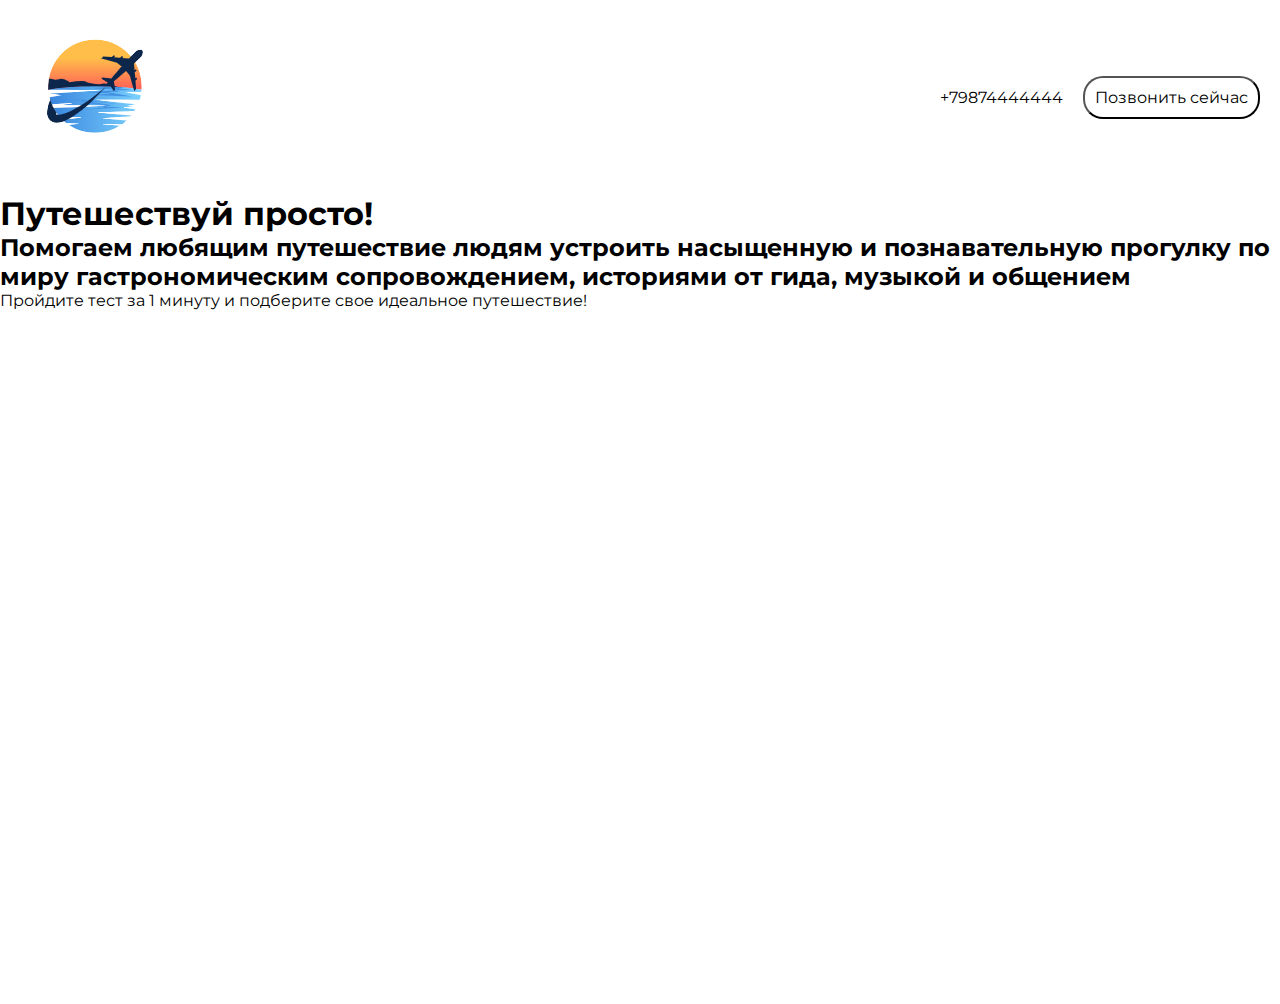
==== Путешествуй просто/index.html @ b2ddf924 "Add files via upload" ====
<!DOCTYPE html>
<html lang="en">
<head>
    <meta charset="UTF-8">
    <meta http-equiv="X-UA-Compatible" content="IE=edge">
    <meta name="viewport" content="width=device-width, initial-scale=1.0">
    <title>Путешествуй просто</title>
    <link rel="stylesheet" href="style/style.css">
    <link href="https://fonts.googleapis.com/css2?family=Montserrat:wght@400;500;600;700&display=swap" rel="stylesheet">
</head>
<body>
    <!-- HEADER -->
    <header class="header">
        <div class="wrap">
            <nav class="nav">
                <ul class="menu-item">
                    <li><a href="#"><img src="media/logo/logo.png" alt="logo"></a></li>
                </ul>
                <ul class="menu-item">
                    <li><a href="#" class="menu__tel">+79874444444</a></li>
                    <li><button class="menu__btn">Позвонить сейчас</button></li>
                </ul>
            </nav>
        </div>
    </header>

    <!-- MAIN -->

    <main class="main">
        <!-- PROMO BLOCK -->
        <div class="promo">
            <div class="promo__content wrap">
                <h1 class="promo__title">Путешествуй просто!</h1>
                <h2 class="promo__subtitle">Помогаем любящим путешествие людям устроить насыщенную и познавательную прогулку по миру гастрономическим сопровождением, историями от гида, музыкой и общением</h2>
                <p class="promo__text">Пройдите тест за 1 минуту и подберите свое идеальное путешествие!</p>
            </div>
        </div>
    </main>
</body>
</html>
---- Путешествуй просто/style/style.css ----
*{
    padding: 0;
    margin: 0;
    box-sizing: border-box;
    list-style: none;
    text-decoration: none;
    font-family: 'Montserrat', sans-serif;
}

button{
    cursor: pointer;
}

.wrap{
    max-width: 1400px;
    margin: 0 auto;
}

nav{
    display: flex;
    justify-content: space-between;
    align-items: center;
    padding: 20px;
}

.menu-item{
    display: flex;
    gap: 20px;
    align-items: center;
}

.menu__tel{
    color: inherit;
    font-size: 16px;
}

.menu__btn{
    background-color: white;
    padding: 10px;
    border-radius: 20px;
    font-size: 16px;
}

.promo{
    height: 90vh;
    background-size: cover;
}
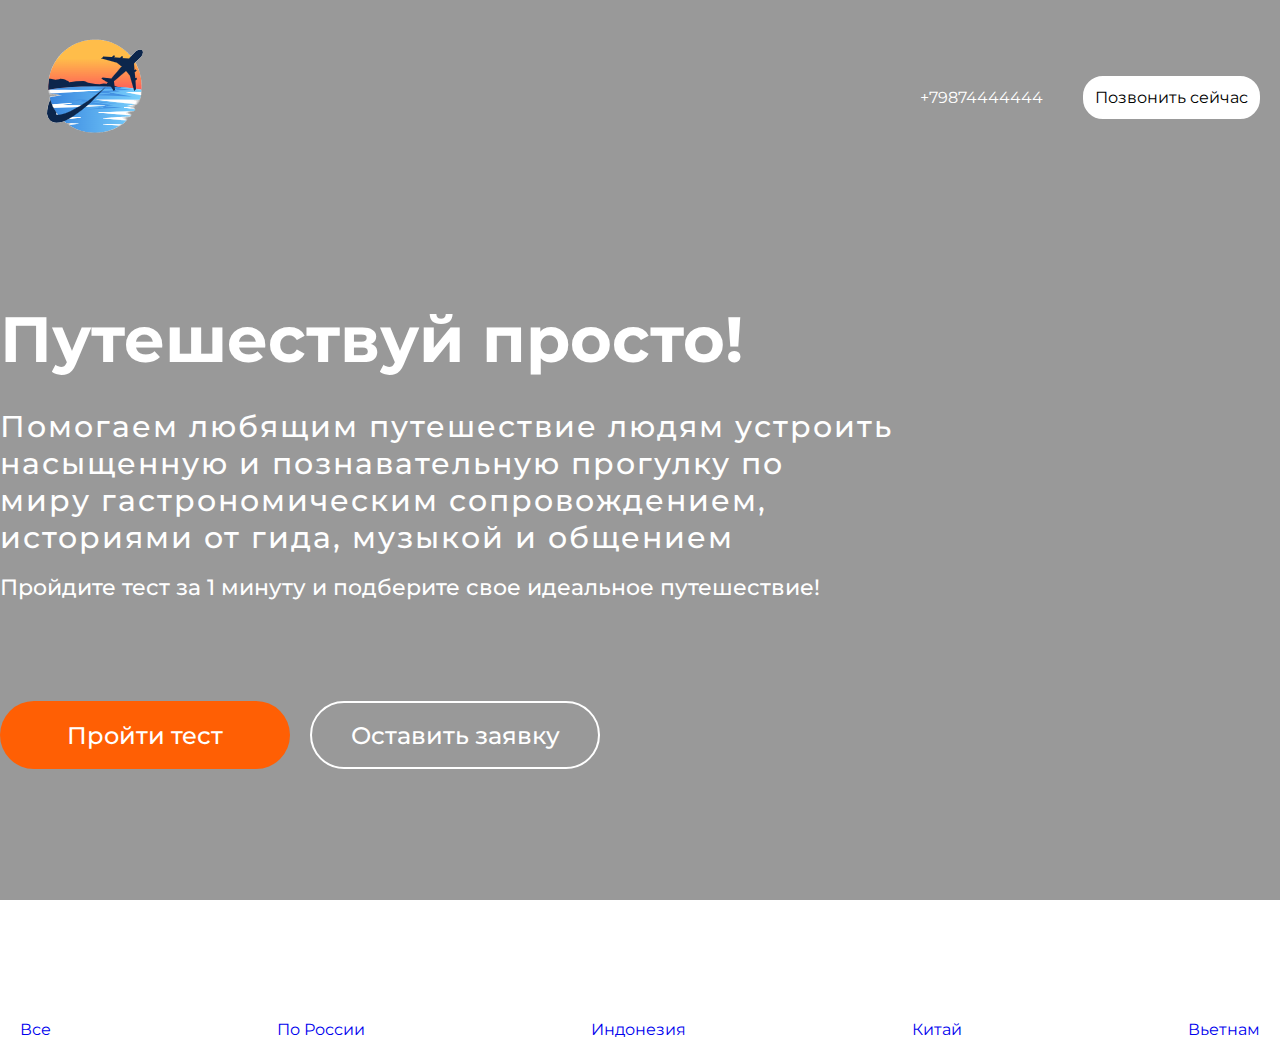
==== commit 605fbbf7: "Add files via upload" ====
--- a/Путешествуй просто/index.html
+++ b/Путешествуй просто/index.html
@@ -1,5 +1,6 @@
 <!DOCTYPE html>
 <html lang="en">
+
 <head>
     <meta charset="UTF-8">
     <meta http-equiv="X-UA-Compatible" content="IE=edge">
@@ -8,13 +9,14 @@
     <link rel="stylesheet" href="style/style.css">
     <link href="https://fonts.googleapis.com/css2?family=Montserrat:wght@400;500;600;700&display=swap" rel="stylesheet">
 </head>
+
 <body>
     <!-- HEADER -->
     <header class="header">
         <div class="wrap">
             <nav class="nav">
                 <ul class="menu-item">
-                    <li><a href="#"><img src="media/logo/logo.png" alt="logo"></a></li>
+                    <li><a href="#"><img src="media/logo/logo.png" alt="logo" class="header__logo"></a></li>
                 </ul>
                 <ul class="menu-item">
                     <li><a href="#" class="menu__tel">+79874444444</a></li>
@@ -31,10 +33,28 @@
         <div class="promo">
             <div class="promo__content wrap">
                 <h1 class="promo__title">Путешествуй просто!</h1>
-                <h2 class="promo__subtitle">Помогаем любящим путешествие людям устроить насыщенную и познавательную прогулку по миру гастрономическим сопровождением, историями от гида, музыкой и общением</h2>
+                <h2 class="promo__subtitle">Помогаем любящим путешествие людям устроить насыщенную и познавательную
+                    прогулку по миру гастрономическим сопровождением, историями от гида, музыкой и общением</h2>
                 <p class="promo__text">Пройдите тест за 1 минуту и подберите свое идеальное путешествие!</p>
+                <div class="promo__btn">
+                    <button class="btn-active">Пройти тест</button>
+                    <button class="btn-noactive">Оставить заявку</button>
+                </div>
+            </div>
+        </div>
+
+        <div class="tour">
+            <div class="tour__content wrap">
+                <nav class="tour-nav">
+                    <a href="#">Все</a>
+                    <a href="#"> По России</a>
+                    <a href="#">Индонезия</a>
+                    <a href="#">Китай</a>
+                    <a href="#"> Вьетнам</a>
+                </nav>
             </div>
         </div>
     </main>
 </body>
+
 </html>--- a/Путешествуй просто/style/style.css
+++ b/Путешествуй просто/style/style.css
@@ -25,23 +25,104 @@
 
 .menu-item{
     display: flex;
-    gap: 20px;
+    gap: 40px;
     align-items: center;
 }
 
 .menu__tel{
-    color: inherit;
+    color: white;
     font-size: 16px;
 }
+.header{
+    position: absolute;
+    left: 0;
+    right: 0;
+}
+.header__logo{
+    transition: 0.5s;
+}
 
+.header__logo:hover{
+    transform: scale(1.2);
+}
 .menu__btn{
     background-color: white;
     padding: 10px;
     border-radius: 20px;
     font-size: 16px;
+    border: 2px white solid;
+    transition: 0.5s;
+}
+
+.menu__btn:hover{
+    transform: scale(1.1);
+    background-color: #FF5F04;
+    color: white;
+    border: #FF5F04;
+    box-shadow: 0 0 5px 2px silver;
 }
 
 .promo{
-    height: 90vh;
+    padding-top: 300px;
+    background: linear-gradient(0deg, rgba(0, 0, 0, 0.4), rgba(0, 0, 0, 0.4)), url('/media/promo/time-to-travel.jpg');
+    background-repeat: no-repeat;
     background-size: cover;
+    height: 100vh;
+    color: white;
 }
+
+.promo__title{
+    font-size: 64px;
+    font-weight: 700;
+    color: white;
+    margin-bottom: 30px;
+}
+
+.promo__subtitle{
+    font-size: 30px;
+    font-weight: 500;
+    width: 900px;
+    height: 66px;
+    letter-spacing: 2px;
+    margin-bottom: 100px;
+}
+.promo__text{
+    font-size: 22px;
+    font-weight: 500;
+    width: 900px;
+    margin-bottom: 100px;
+}
+
+.promo__btn{
+    display: flex;
+    gap: 20px;
+}
+.promo__btn button{
+    width: 290px;
+    height: 68px;
+    font-size: 24px;
+    font-weight: 500;
+    border-radius: 50px;
+    transition: 0.5s;
+}
+.btn-active{
+    background-color: #FF5F04;
+    color: white;
+    border: transparent;
+}
+
+.btn-noactive{
+    background-color: transparent;
+    color: white;
+    border: 2px solid white;
+}
+
+.promo__btn button:hover{
+    background-color: #FF5F04;
+    color: white;
+    border: transparent;
+    box-shadow: 0 0 5px 2px silver;
+}
+.promo{
+    margin-bottom: 100px;
+}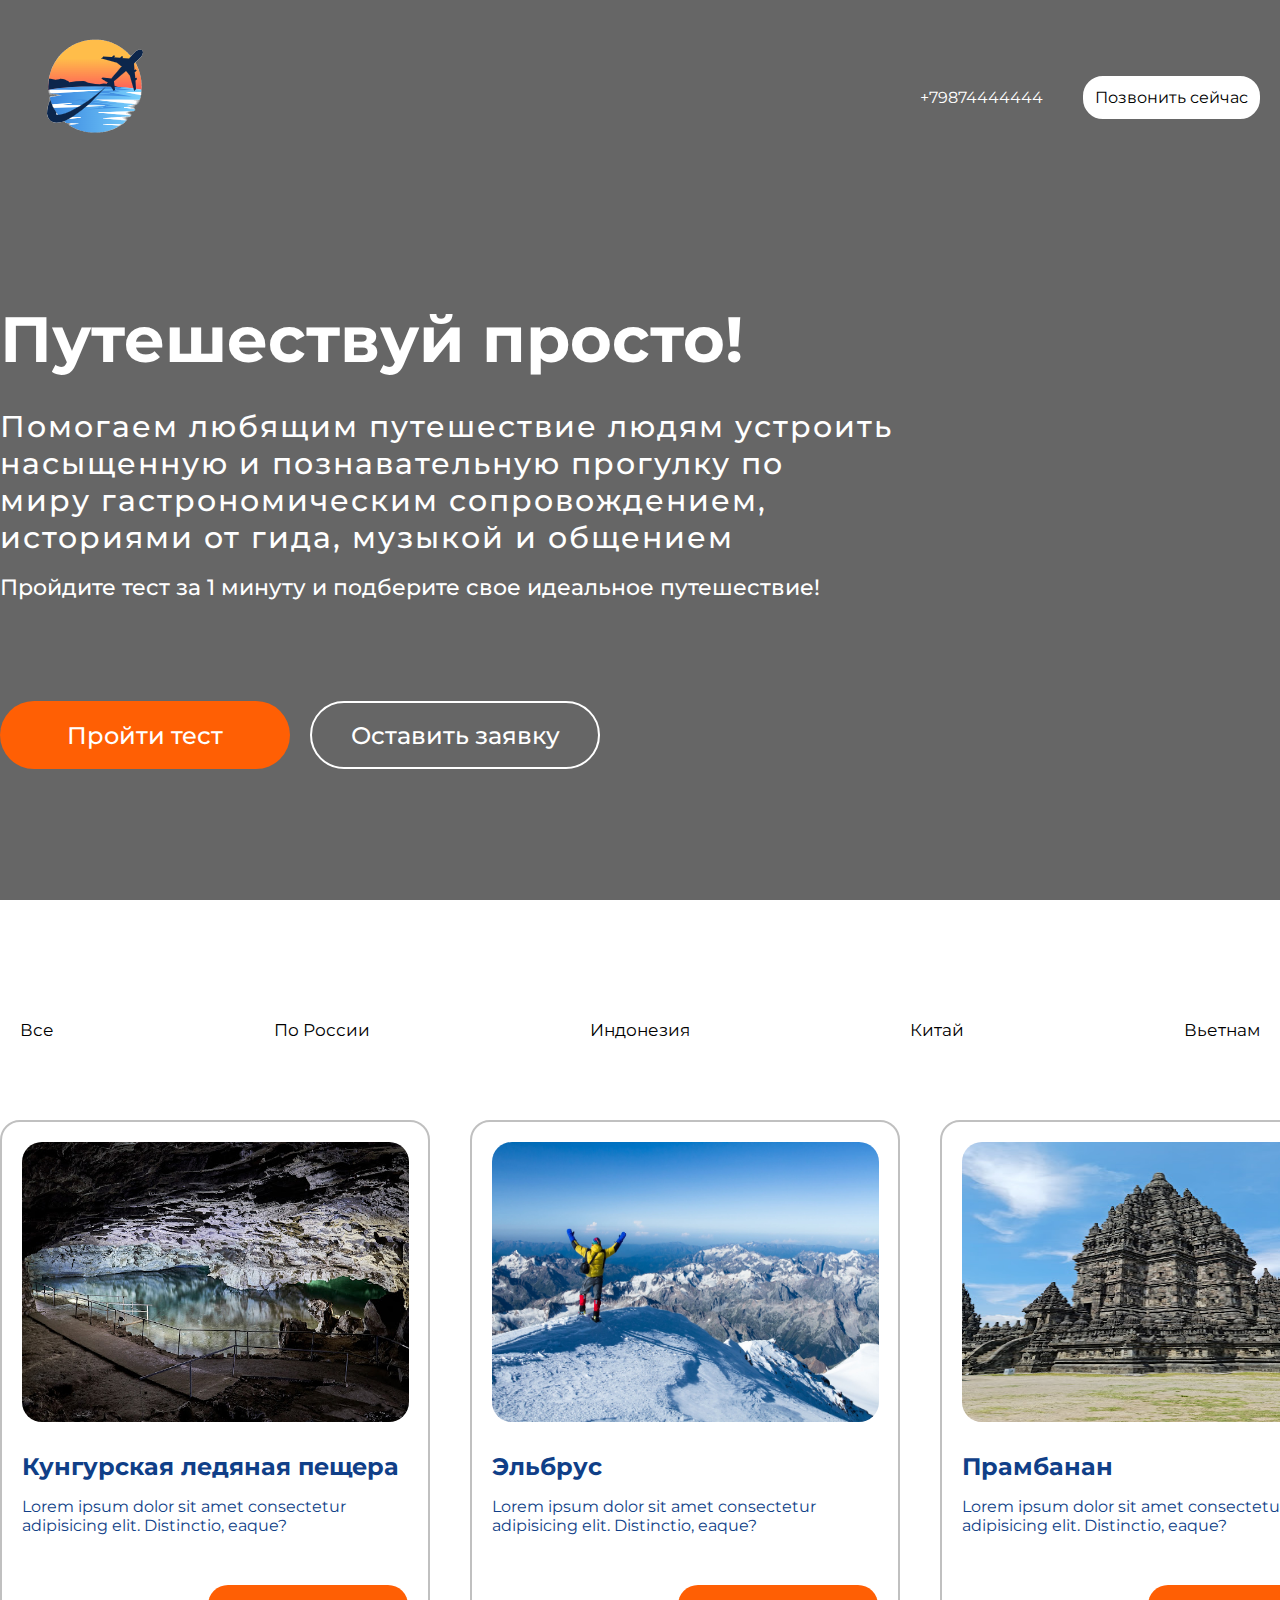
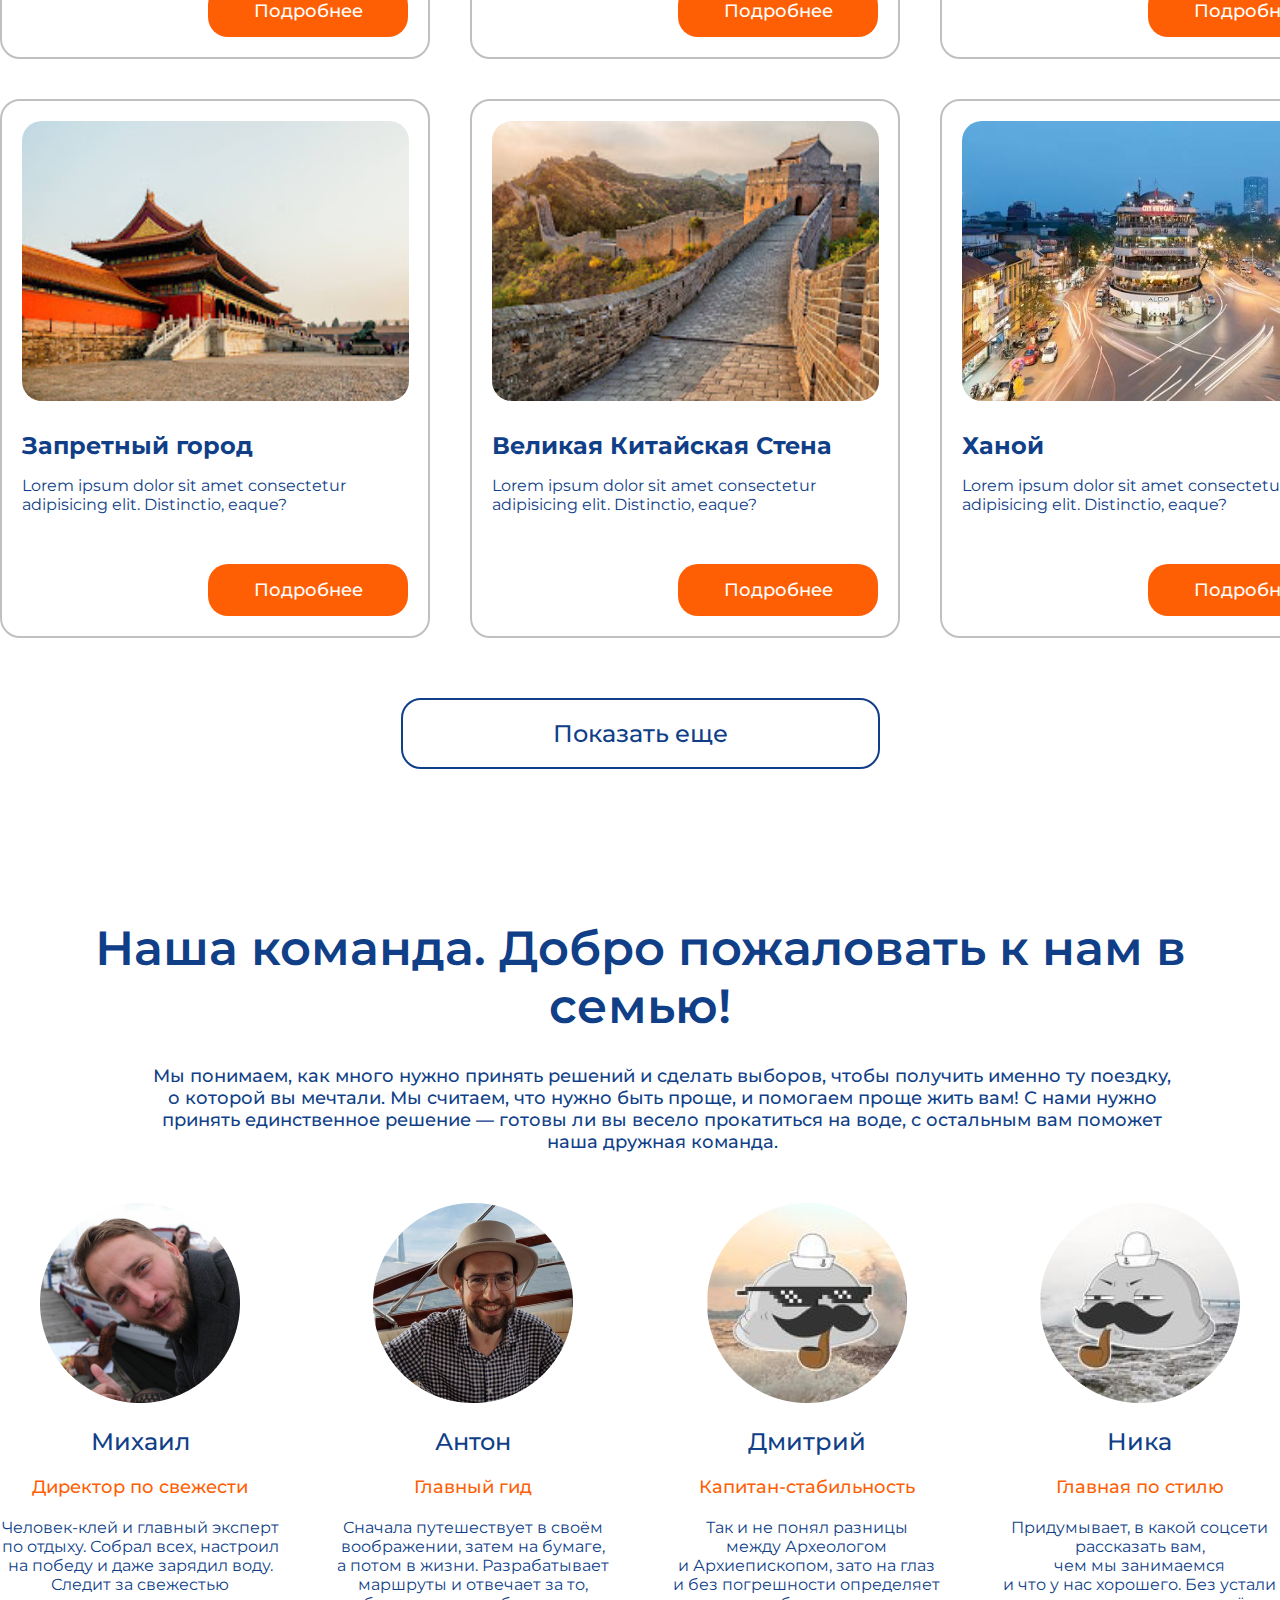
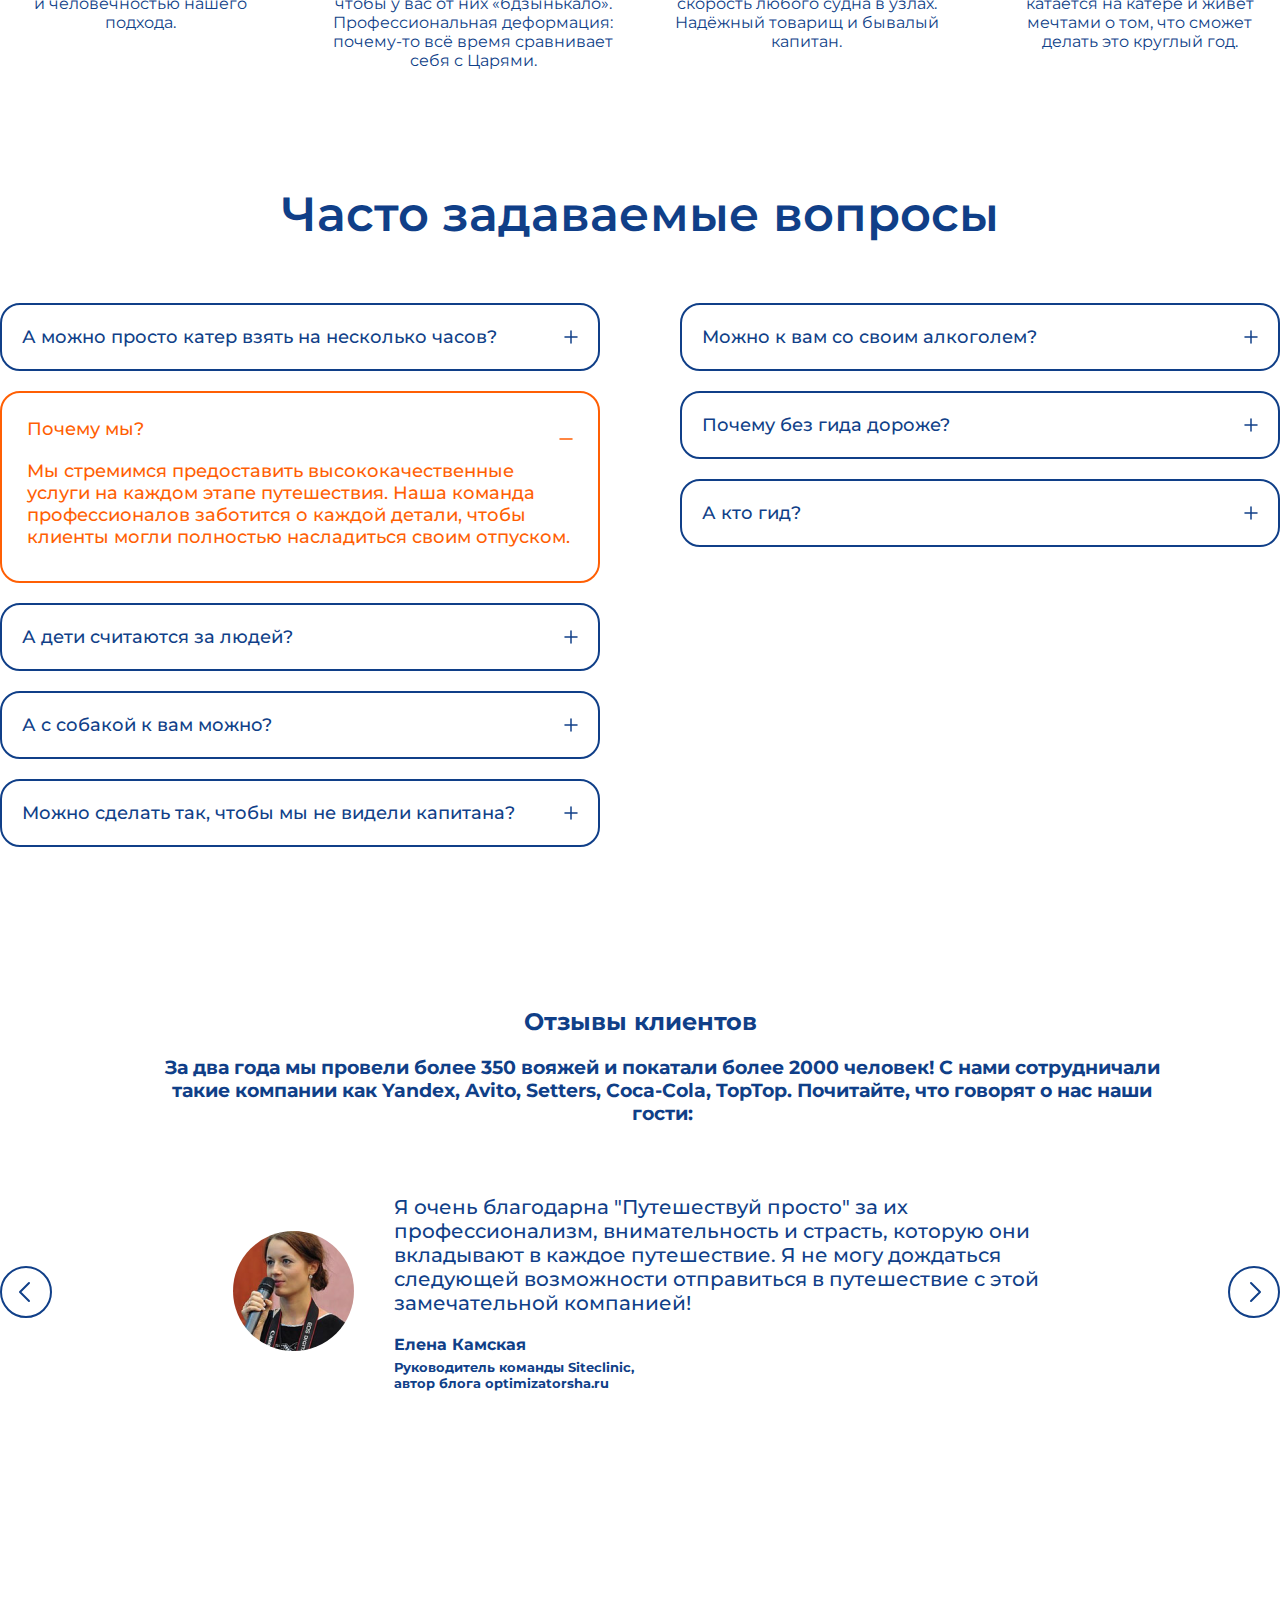
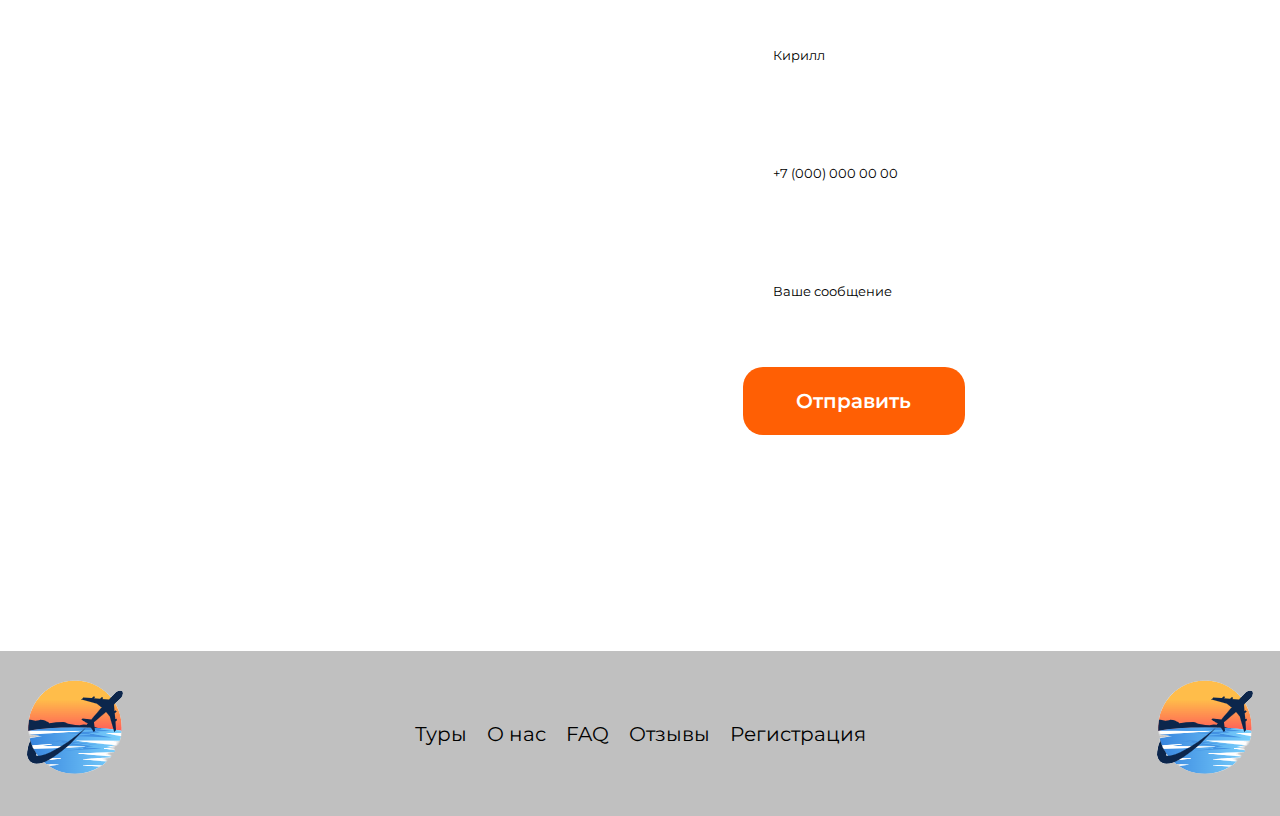
==== commit 5aa43580: "Add files via upload" ====
--- a/Путешествуй просто/index.html
+++ b/Путешествуй просто/index.html
@@ -1,5 +1,5 @@
 <!DOCTYPE html>
-<html lang="en">
+<html lang="ru">
 
 <head>
     <meta charset="UTF-8">
@@ -25,6 +25,7 @@
             </nav>
         </div>
     </header>
+    <!-- HEADER END-->
 
     <!-- MAIN -->
 
@@ -42,19 +43,269 @@
                 </div>
             </div>
         </div>
-
+        <!-- PROMO BLOCK END -->
+
+        <!-- TOUR BLOCK -->
         <div class="tour">
             <div class="tour__content wrap">
                 <nav class="tour-nav">
-                    <a href="#">Все</a>
-                    <a href="#"> По России</a>
-                    <a href="#">Индонезия</a>
-                    <a href="#">Китай</a>
-                    <a href="#"> Вьетнам</a>
+                    <a href="#" class="tour-link ">Все</a>
+                    <a href="#" class="tour-link"> По России</a>
+                    <a href="#" class="tour-link">Индонезия</a>
+                    <a href="#" class="tour-link">Китай</a>
+                    <a href="#" class="tour-link"> Вьетнам</a>
                 </nav>
-            </div>
-        </div>
+
+                <div class="tour-items">
+                    <div class="tour-item">
+                        <img src="media/tour/kyrsk.jpg" alt="#">
+                        <h2>Кунгурская ледяная пещера</h2>
+                        <h3>Lorem ipsum dolor sit amet consectetur <br> adipisicing elit. Distinctio, eaque?</h3>
+                        <div class="tour__button">
+                            <p>От 20 000 ₽ <br> за 1 человека!</p>
+                            <button>Подробнее</button>
+                        </div>
+                    </div>
+                    <div class="tour-item">
+                        <img src="media/tour/Эльбрус.jpg" alt="#">
+                        <h2>Эльбрус</h2>
+                        <h3>Lorem ipsum dolor sit amet consectetur <br> adipisicing elit. Distinctio, eaque?</h3>
+                        <div class="tour__button">
+                            <p>От 19 000 ₽ <br> за 1 человека!</p>
+                            <button>Подробнее</button>
+                        </div>
+                    </div>
+                    <div class="tour-item">
+                        <img src="media/tour/прамбанан.jpg" alt="#">
+                        <h2>Прамбанан</h2>
+                        <h3>Lorem ipsum dolor sit amet consectetur <br> adipisicing elit. Distinctio, eaque?</h3>
+                        <div class="tour__button">
+                            <p>От 24 000 ₽ <br> за 1 человека!</p>
+                            <button>Подробнее</button>
+                        </div>
+                    </div>
+                    <div class="tour-item">
+                        <img src="media/tour/запретгород.jpg" alt="#">
+                        <h2>Запретный город</h2>
+                        <h3>Lorem ipsum dolor sit amet consectetur <br> adipisicing elit. Distinctio, eaque?</h3>
+                        <div class="tour__button">
+                            <p>От 26 000 ₽ <br> за 1 человека!</p>
+                            <button>Подробнее</button>
+                        </div>
+                    </div>
+                    <div class="tour-item">
+                        <img src="media/tour/стена.jpg" alt="#">
+                        <h2>Великая Китайская Стена</h2>
+                        <h3>Lorem ipsum dolor sit amet consectetur <br> adipisicing elit. Distinctio, eaque?</h3>
+                        <div class="tour__button">
+                            <p>От 32 000 ₽ <br> за 1 человека!</p>
+                            <button>Подробнее</button>
+                        </div>
+                    </div>
+                    <div class="tour-item">
+                        <img src="media/tour/Ханой.jpg" alt="#">
+                        <h2>Ханой</h2>
+                        <h3>Lorem ipsum dolor sit amet consectetur <br> adipisicing elit. Distinctio, eaque?</h3>
+                        <div class="tour__button">
+                            <p>От 46 000 ₽ <br> за 1 человека!</p>
+                            <button>Подробнее</button>
+                        </div>
+                    </div>
+                </div>
+                <button class="tour-btn">Показать еще</button>
+            </div>
+        </div>
+        <!-- TOUR BLOCK END -->
+
+        <!-- TEAM BLOCK -->
+        <div class="team">
+            <div class="team__content wrap">
+                <h2 class="team__title">Наша команда. Добро пожаловать к нам в семью!</h2>
+                <h3 class="team__subtitle">Мы понимаем, как много нужно принять решений и сделать выборов,
+                    чтобы получить именно ту поездку, о которой вы мечтали. Мы считаем, что нужно быть проще, и помогаем
+                    проще жить вам! С нами нужно принять единственное решение — готовы ли вы весело прокатиться на воде,
+                    с остальным вам поможет наша дружная команда.</h3>
+
+                <div class="team-items">
+                    <div class="team-item">
+                        <img src="media/team/Фото.png" alt="#">
+                        <p><span class="name">Михаил</span></p>
+                        <p><span class="job">Директор по свежести</span></p>
+                        <p>Человек-клей и главный эксперт по отдыху. Собрал всех, настроил на победу и даже зарядил
+                            воду. Следит за свежестью и человечностью нашего подхода.</p>
+                    </div>
+                    <div class="team-item">
+                        <img src="media/team/Фото-1.png" alt="#">
+                        <p><span class="name">Антон</span></p>
+                        <p><span class="job">Главный гид</span></p>
+                        <p>Сначала путешествует в своём воображении, затем на бумаге, а потом в жизни. Разрабатывает
+                            маршруты и отвечает за то, чтобы у вас от них «бдзынькало». Профессиональная деформация:
+                            почему-то всё время сравнивает себя с Царями.</p>
+                    </div>
+                    <div class="team-item">
+                        <img src="media/team/Фото-2.png" alt="#">
+                        <p><span class="name">Дмитрий</span></p>
+                        <p><span class="job">Капитан-стабильность</span></p>
+                        <p>Так и не понял разницы между Археологом и Архиепископом, зато на глаз и без погрешности
+                            определяет скорость любого судна в узлах. Надёжный товарищ и бывалый капитан.</p>
+                    </div>
+                    <div class="team-item">
+                        <img src="media/team/Фото-3.png" alt="#">
+                        <p><span class="name">Ника</span></p>
+                        <p><span class="job">Главная по стилю</span></p>
+                        <p>Придумывает, в какой соцсети рассказать вам, чем мы занимаемся и что у нас хорошего.
+                            Без устали катается на катере и живёт мечтами о том, что сможет делать это круглый год.</p>
+                    </div>
+                </div>
+            </div>
+        </div>
+
+        <!-- TEAM BLOCK END -->
+
+        <!-- FAQ BLOCK -->
+        <div class="faq">
+            <div class="faq__content wrap">
+                <h2 class="faq-title">Часто задаваемые вопросы</h2>
+                <div class="faq-items">
+                    <div class="faq-right">
+                        <div class="faq-item">
+                            <p>А можно просто катер взять на несколько часов?</p>
+                            <img src="media/faq/Group166.svg" alt="#">
+                        </div>
+                        <div class="faq-active">
+                            <div class="faq__textbox">
+                                <div class="faq-img">
+                                    <p>Почему мы?</p>
+                                    <img src="media/faq/Group166-1.svg" alt="#">
+                                </div>
+
+                                <p> Мы стремимся предоставить высококачественные услуги на каждом этапе путешествия.
+                                    Наша команда профессионалов заботится о каждой детали, чтобы клиенты могли полностью
+                                    насладиться своим отпуском.</p>
+                            </div>
+                        </div>
+                        <div class="faq-item">
+                            <p>А дети считаются за людей?</p>
+                            <img src="media/faq/Group166.svg" alt="#">
+                        </div>
+                        <div class="faq-item">
+                            <p>А с собакой к вам можно?</p>
+                            <img src="media/faq/Group166.svg" alt="#">
+                        </div>
+                        <div class="faq-item">
+                            <p>Можно сделать так, чтобы мы не видели капитана?</p>
+                            <img src="media/faq/Group166.svg" alt="#">
+                        </div>
+                    </div>
+
+                    <div class="faq-left">
+                        <div class="faq-item">
+                            <p>Можно к вам со своим алкоголем?</p>
+                            <img src="media/faq/Group166.svg" alt="#">
+                        </div>
+                        <div class="faq-item">
+                            <p>Почему без гида дороже?</p>
+                            <img src="media/faq/Group166.svg" alt="#">
+                        </div>
+                        <div class="faq-item">
+                            <p>А кто гид?</p>
+                            <img src="media/faq/Group166.svg" alt="#">
+                        </div>
+                    </div>
+                </div>
+            </div>
+        </div>
+        <!-- FAQ BLOCK END -->
+
+        <!-- reviews block -->
+        <div class="reviews">
+            <div class="reviews__content wrap">
+                <h2 class="reviews-title">Отзывы клиентов</h2>
+                <h3 class="reviews-subtitle">
+                    За два года мы провели более 350 вояжей и покатали более 2000 человек! С нами сотрудничали такие
+                    компании как Yandex, Avito, Setters, Coca-Cola, TopTop.
+                    Почитайте, что говорят о нас наши гости:
+                </h3>
+                <div class="reviews-items">
+                    <div class="reviews-item">
+                        <button><img src="media/reviews/Arrow.svg" alt="#"></button>
+                    </div>
+                    <div class="reviews-item">
+                        <div class="reviews-wrap">
+                            <div class="reviews__imgbox">
+                                <img src="media/reviews/image.png" alt="#">
+                            </div>
+                            <div class="reviews__text">
+                                <p>Я очень благодарна "Путешествуй просто" за их профессионализм, внимательность и
+                                    страсть, которую они вкладывают в каждое путешествие. Я не могу дождаться следующей
+                                    возможности отправиться в путешествие с этой замечательной компанией!</p>
+                                <h4>Елена Камская</h4>
+                                <h5>Руководитель команды Siteclinic,<br> автор блога optimizatorsha.ru</h5>
+                            </div>
+                        </div>
+                    </div>
+                    <div class="reviews-item">
+                        <button> <img src="media/reviews/Arrow-1.svg" alt="#"></button>
+                    </div>
+                </div>
+            </div>
+        </div>
+
+        <!-- reviews block end -->
+
+        <!-- FORM -->
+        <div class="form">
+            <div class="form__content wrap">
+                <div class="form-items">
+                    <div class="form-item">
+                        <h2>Опишите свой<br> запрос,<br> и мы поможем<br> воплотить <br> его в жизнь!</h2>
+                        <p>Позвоним вам в течение часа и всё расскажем<br> (в рабочее время, с 9:00 до 23:00)</p>
+                        <p>Если что-то срочное — звоните +7 921 400-50-20</p>
+                    </div>
+                    <div class="form-item">
+                        <p>Как вас зовут?</p>
+                        <input type="text" placeholder="Кирилл">
+                        <p>Ваш номер телефона</p>
+                        <input type="tel" placeholder="+7 (000) 000 00 00">
+                        <p>Что ещё мы должны знать</p>
+                        <input type="text" placeholder="Ваше сообщение">
+
+                        <div class="form-btn">
+                            <button>Отправить</button>
+                            <p>Нажимая на кнопку, вы соглашаетесь с политикой конфиденциальности</p>
+                        </div>
+                    </div>
+
+
+                </div>
+            </div>
+        </div>
+        <!-- FORM END -->
     </main>
+    <!-- MAIN END -->
+    <!-- footer -->
+    <footer>
+        <div class="footer__content wrap">
+            <div class="footer__items">
+                <div class="footer__item">
+                    <a href="#"><img src="media/logo/logo.png" alt="#"></a>
+                </div>
+                <div class="footer__item">
+                    <div class="nav__links">
+                        <a href="#">Туры</a>
+                        <a href="#">О нас</a>
+                        <a href="#">FAQ</a>
+                        <a href="#">Отзывы</a>
+                        <a href="#">Регистрация</a>
+                    </div>
+                </div>
+                <div class="footer__item">
+                    <a href="#"><img src="media/logo/logo.png" alt="#"></a>
+                </div>
+            </div>
+        </div>
+    </footer>
+    <!-- footer end -->
 </body>
 
 </html>--- a/Путешествуй просто/style/style.css
+++ b/Путешествуй просто/style/style.css
@@ -1,4 +1,4 @@
-*{
+* {
     padding: 0;
     margin: 0;
     box-sizing: border-box;
@@ -7,45 +7,50 @@
     font-family: 'Montserrat', sans-serif;
 }
 
-button{
+button {
     cursor: pointer;
 }
 
-.wrap{
+.wrap {
     max-width: 1400px;
     margin: 0 auto;
 }
 
-nav{
+/* HEADER */
+
+nav {
     display: flex;
     justify-content: space-between;
     align-items: center;
     padding: 20px;
 }
 
-.menu-item{
+.menu-item {
     display: flex;
     gap: 40px;
     align-items: center;
 }
 
-.menu__tel{
+.menu__tel {
     color: white;
     font-size: 16px;
 }
-.header{
+
+.header {
     position: absolute;
     left: 0;
     right: 0;
 }
-.header__logo{
+
+.header__logo {
     transition: 0.5s;
 }
 
-.header__logo:hover{
+.header__logo:hover {
     transform: scale(1.2);
 }
-.menu__btn{
+
+.menu__btn {
     background-color: white;
     padding: 10px;
     border-radius: 20px;
@@ -54,7 +59,7 @@
     transition: 0.5s;
 }
 
-.menu__btn:hover{
+.menu__btn:hover {
     transform: scale(1.1);
     background-color: #FF5F04;
     color: white;
@@ -62,23 +67,27 @@
     box-shadow: 0 0 5px 2px silver;
 }
 
-.promo{
+/* HEADER END */
+
+/* PROMO BLOCK */
+
+.promo {
     padding-top: 300px;
-    background: linear-gradient(0deg, rgba(0, 0, 0, 0.4), rgba(0, 0, 0, 0.4)), url('/media/promo/time-to-travel.jpg');
+    background: linear-gradient(0deg, rgba(0,0,0,.6), rgba(0,0,0,.6)), url('/media/promo/time-to-travel.jpg');
     background-repeat: no-repeat;
     background-size: cover;
     height: 100vh;
     color: white;
 }
 
-.promo__title{
+.promo__title {
     font-size: 64px;
     font-weight: 700;
     color: white;
     margin-bottom: 30px;
 }
 
-.promo__subtitle{
+.promo__subtitle {
     font-size: 30px;
     font-weight: 500;
     width: 900px;
@@ -86,18 +95,20 @@
     letter-spacing: 2px;
     margin-bottom: 100px;
 }
-.promo__text{
+
+.promo__text {
     font-size: 22px;
     font-weight: 500;
     width: 900px;
     margin-bottom: 100px;
 }
 
-.promo__btn{
+.promo__btn {
     display: flex;
     gap: 20px;
 }
-.promo__btn button{
+
+.promo__btn button {
     width: 290px;
     height: 68px;
     font-size: 24px;
@@ -105,24 +116,415 @@
     border-radius: 50px;
     transition: 0.5s;
 }
-.btn-active{
-    background-color: #FF5F04;
-    color: white;
-    border: transparent;
-}
-
-.btn-noactive{
+
+.btn-active {
+    background-color: #FF5F04;
+    color: white;
+    border: transparent;
+}
+
+.btn-noactive {
     background-color: transparent;
     color: white;
     border: 2px solid white;
 }
 
-.promo__btn button:hover{
+.promo__btn button:hover {
     background-color: #FF5F04;
     color: white;
     border: transparent;
     box-shadow: 0 0 5px 2px silver;
 }
-.promo{
+
+.promo {
     margin-bottom: 100px;
-}+}
+
+/* PROMO END */
+
+/* TOUR BLOCK */
+
+.tour {
+    margin-bottom: 150px;
+}
+
+.tour__content {
+    display: flex;
+    flex-direction: column;
+}
+
+.tour-nav {
+    margin-bottom: 60px;
+}
+
+.tour-link {
+    color: black;
+    font-size: 17px;
+    transition: 0.3s;
+}
+
+.tour-link:hover {
+    transform: scale(1.2);
+}
+
+.link-active {
+    text-transform: uppercase;
+    border-bottom: 2px solid #000;
+}
+
+.tour-items {
+    margin-bottom: 60px;
+    display: grid;
+    grid-template-columns: repeat(3, 1fr);
+    grid-gap: 40px;
+}
+
+.tour-item img {
+    text-align: center;
+    margin-bottom: 30px;
+    width: 387px;
+    height: 280px;
+    border-radius: 20px;
+}
+
+.tour-item {
+    border: 2px solid silver;
+    width: 430px;
+    padding: 20px;
+    border-radius: 20px;
+    color: #103F88;
+    display: flex;
+    transition: 0.5s;
+    flex-direction: column;
+}
+
+.tour-item:hover {
+    transform: scale(1.1);
+    box-shadow: 0 0 5px 2px silver;
+}
+
+.tour-item h2 {
+    font-size: 24px;
+    margin-bottom: 16px;
+}
+
+.tour-item h3 {
+    margin-bottom: 50px;
+    font-size: 16px;
+    font-weight: 400;
+}
+
+.tour__button p {
+    font-size: 18px;
+    font-weight: 500;
+}
+
+.tour__button {
+    display: flex;
+    justify-content: space-between;
+}
+
+.tour__button button {
+    width: 200px;
+    height: 52px;
+    background-color: #FF5F04;
+    border: transparent;
+    border-radius: 20px;
+    font-size: 18px;
+    font-weight: 500;
+    color: white;
+    transition: 0.3s;
+}
+
+.tour__button button:hover {
+    background-color: #FF5F04;
+    color: white;
+    border: transparent;
+    box-shadow: 0 0 5px 2px black;
+}
+
+.tour-btn {
+    margin: 0 auto;
+    padding: 19px 150px;
+    background-color: transparent;
+    border-radius: 20px;
+    font-size: 18px;
+    font-weight: 500;
+    color: #103F88;
+    transition: 0.3s;
+    border: 2px solid #103F88;
+    font-size: 24px;
+    font-weight: 500;
+    transition: 0.5s;
+}
+
+.tour-btn:hover {
+    background-color: #FF5F04;
+    color: white;
+    border: transparent;
+    box-shadow: 0 0 5px 2px silver;
+}
+
+/* TOUR END */
+
+/* TEAM BLOCK */
+.team {}
+
+
+.team__title {
+    text-align: center;
+    margin-bottom: 30px;
+    color: #103F88;
+    font-size: 48px;
+    font-weight: 600;
+}
+
+.team__subtitle {
+    text-align: center;
+    margin-bottom: 50px;
+    color: #103F88;
+    width: 80%;
+    margin-left: 150px;
+    font-size: 18px;
+    font-weight: 500;
+}
+
+.team-items {
+    justify-content: space-between;
+    display: flex;
+}
+
+.team-item {
+    text-align: center;
+    width: 280px;
+    height: 582px;
+}
+
+.name {
+    font-size: 24px;
+    font-weight: 500;
+}
+
+.team-item p {
+    margin-top: 20px;
+    color: #103F88;
+    font-size: 16px;
+}
+
+.job {
+    color: #FF5F04;
+    font-size: 18px;
+    font-weight: 500;
+}
+
+/* TEAM BLOCK END */
+
+/* FAQ BLOKC */
+.faq-right {
+    display: flex;
+    flex-direction: column;
+    gap: 20px;
+}
+
+.faq-img {
+    display: flex;
+    justify-content: space-between;
+}
+
+.faq-active {
+    border: 2px solid #FF5F04;
+    border-radius: 20px;
+    padding: 25px;
+    width: 600px;
+    height: 192px;
+    color: #FF5F04;
+}
+
+.faq-active p {
+    padding-bottom: 20px;
+    color: #FF5F04;
+}
+
+.faq-item {
+    padding: 20px;
+    border-radius: 20px;
+    width: 600px;
+    height: 68px;
+    display: flex;
+    justify-content: space-between;
+    align-items: center;
+    border: 2px solid #103F88;
+}
+
+.faq p {
+    font-size: 18px;
+    font-weight: 500;
+}
+
+.faq-title {
+    color: #103F88;
+    font-size: 48px;
+    font-weight: 600;
+    text-align: center;
+    margin-bottom: 60px;
+}
+
+.faq-item p {
+    color: #103F88;
+}
+
+.faq-left {
+    display: flex;
+    flex-direction: column;
+    gap: 20px;
+}
+
+.faq-items {
+    display: flex;
+    justify-content: space-between;
+}
+
+.faq {
+    margin-bottom: 160px;
+}
+
+/* FAQ BLOCK END */
+
+/* reviews block */
+
+.reviews-items{
+    display: flex;
+    justify-content: space-between;
+    align-items: center;
+}
+.reviews{
+    color: #103F88;
+    margin-bottom: 100px;
+}
+.reviews-item{
+    display: flex;
+    align-items: center;
+}
+.reviews-wrap{
+    display: flex;
+    gap: 40px;
+    align-items: center;
+    width: 815px;
+    height: 216px;
+}
+.reviews__imgbox img{
+    border-radius: 50%;
+}
+.reviews__text p{
+    margin-bottom: 20px;
+    font-size: 20px;
+    font-weight: 500;
+}
+.reviews__text p{
+    color: #103F88;
+}
+.reviews__text h4{
+    margin-bottom: 5px;
+}
+.reviews-subtitle{
+    margin-bottom: 60px;
+    text-align: center;
+    width: 80%;
+    margin-left: 150px;
+}
+.reviews-title{
+    margin-bottom: 20px;
+    text-align: center;
+}
+.reviews button{
+    border: transparent;
+    background-color: #fff;
+}
+/* reviews block end  */
+
+/* form */
+.form-items{
+    background-repeat: no-repeat;
+    width: 1240px;
+    height: 600px;
+    border-radius: 50px;
+    background-image: url('/media/form/Контакт.png');
+    display: flex;
+    margin-left: 150px;
+}
+.form-item{
+    padding: 70px;
+}
+.form-item h2,p{
+    color: white;
+}
+.form-item h2{
+    font-size: 48px;
+    font-weight: 600;
+    margin-bottom: 30px;
+}
+.form-item p{
+    font-size: 18px;
+    font-weight: 500;
+    margin-bottom: 8px;
+    padding-top: 20px;
+}
+.form-btn{
+    display: flex;
+    margin-top: 40px;
+    gap: 40px;
+    align-items: center;
+    justify-content: space-between;
+}
+.form-btn button{
+    width: 400px;
+    height: 68px;
+    background-color: #FF5F04;
+    border: transparent;
+    color: white;
+    font-size: 20px;
+    font-weight: 600;
+    border-radius: 20px;
+}
+.form-item input{
+    width: 528px;
+    height: 68px;
+    border-radius: 20px;
+    border: transparent;
+}
+.form-item input::placeholder{
+    padding: 30px;
+    color: black;
+}
+
+.form{
+    margin-bottom: 150px;
+}
+/* form end */
+
+/* footer  */
+footer{
+    background-color: silver;
+}
+footer img{
+    margin-top: 10px;
+}
+.footer__items {
+    display: flex;
+    justify-content: space-between;
+    align-items: center;
+}
+.nav__links{
+    display: flex;
+    gap: 20px;
+}
+.footer__item a {
+    font-size: 20px;
+    color: black;
+    transition: 0.5s;
+}
+
+.nav__links a:hover{
+    transform: scale(1.1);
+}
+/* footer end */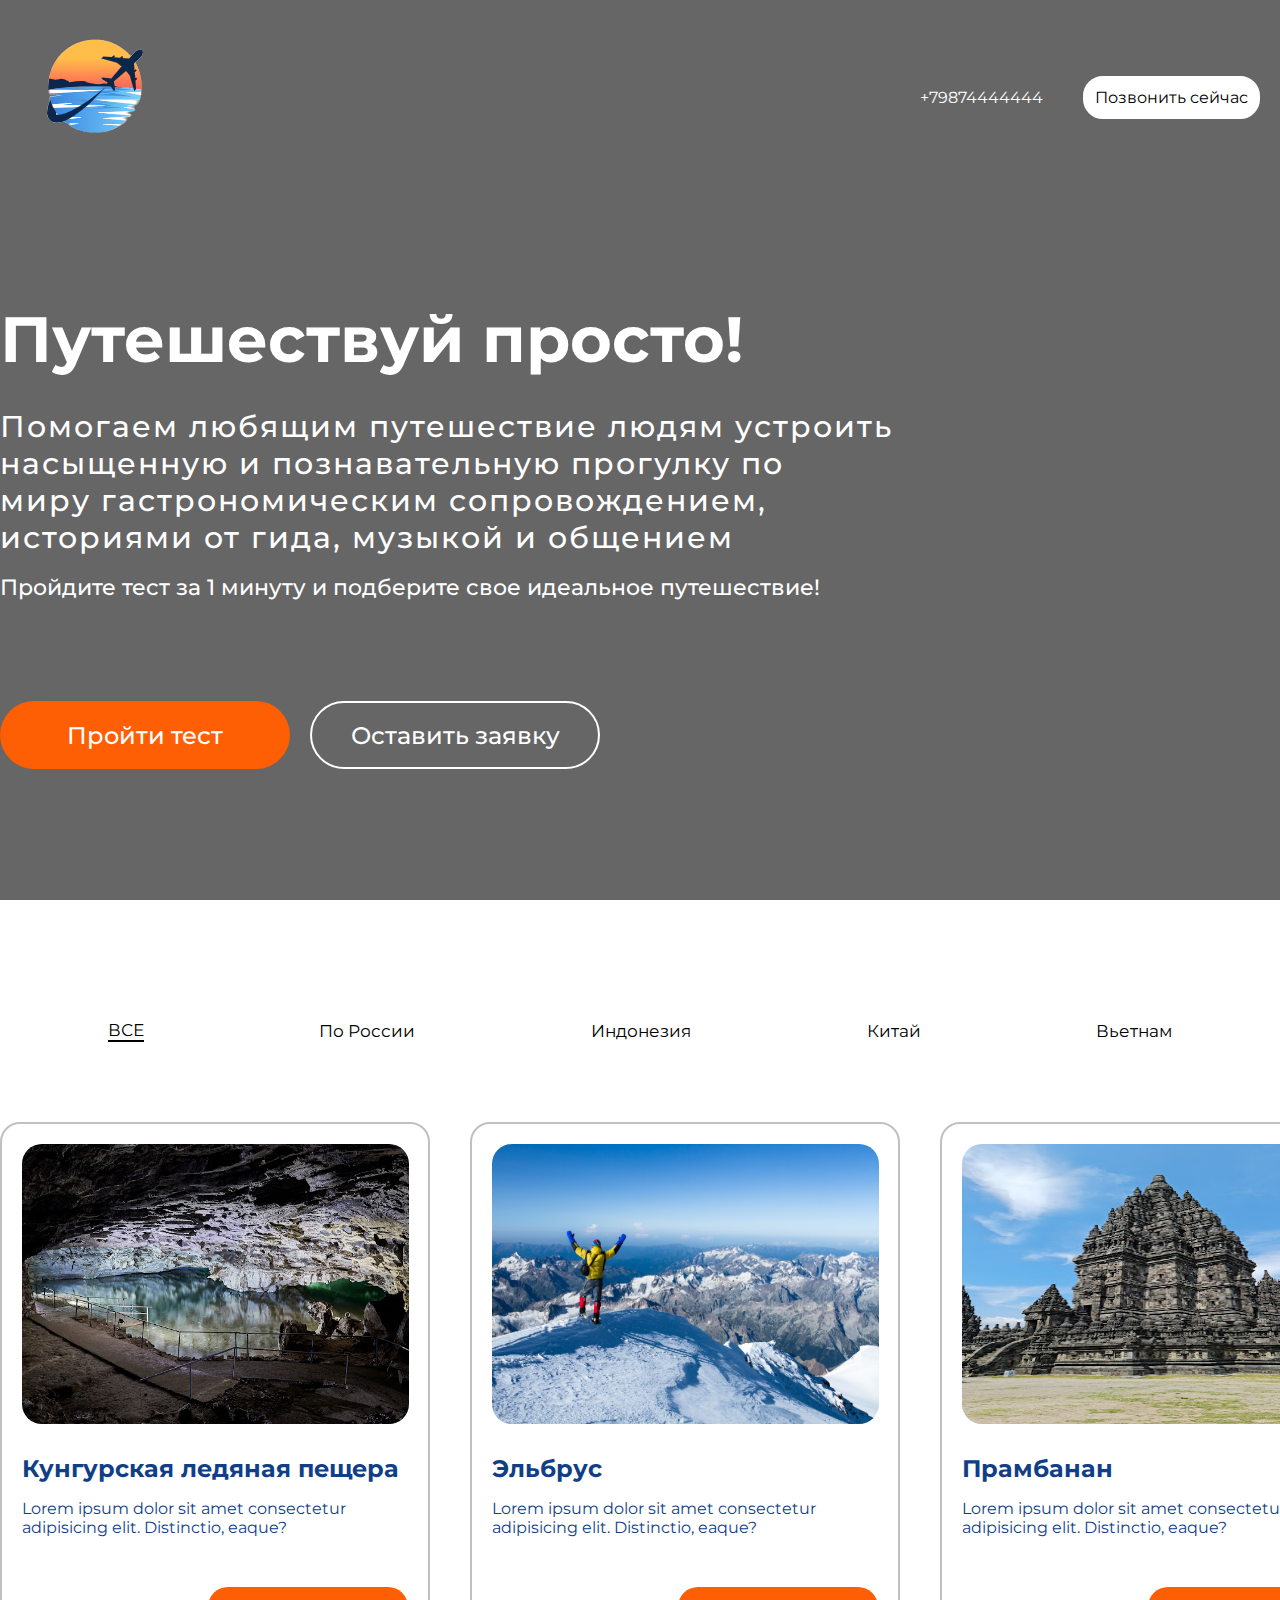
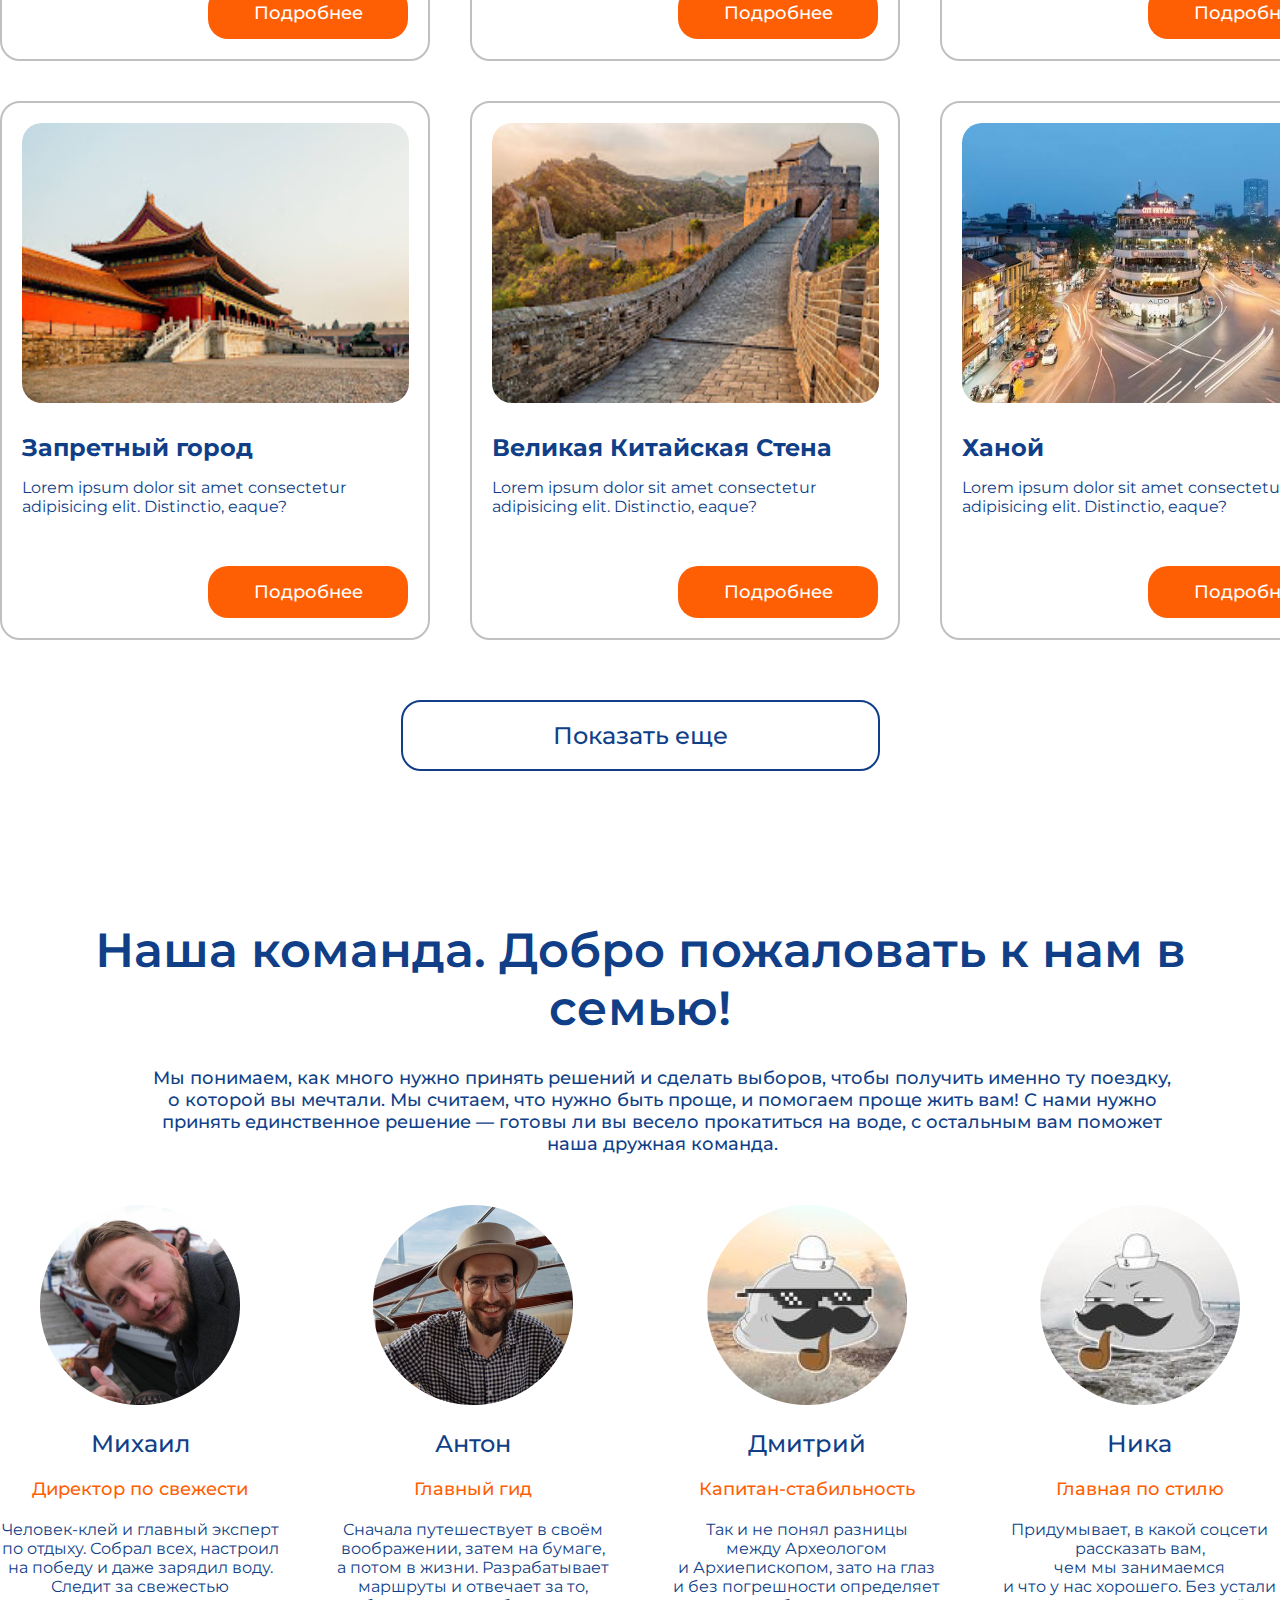
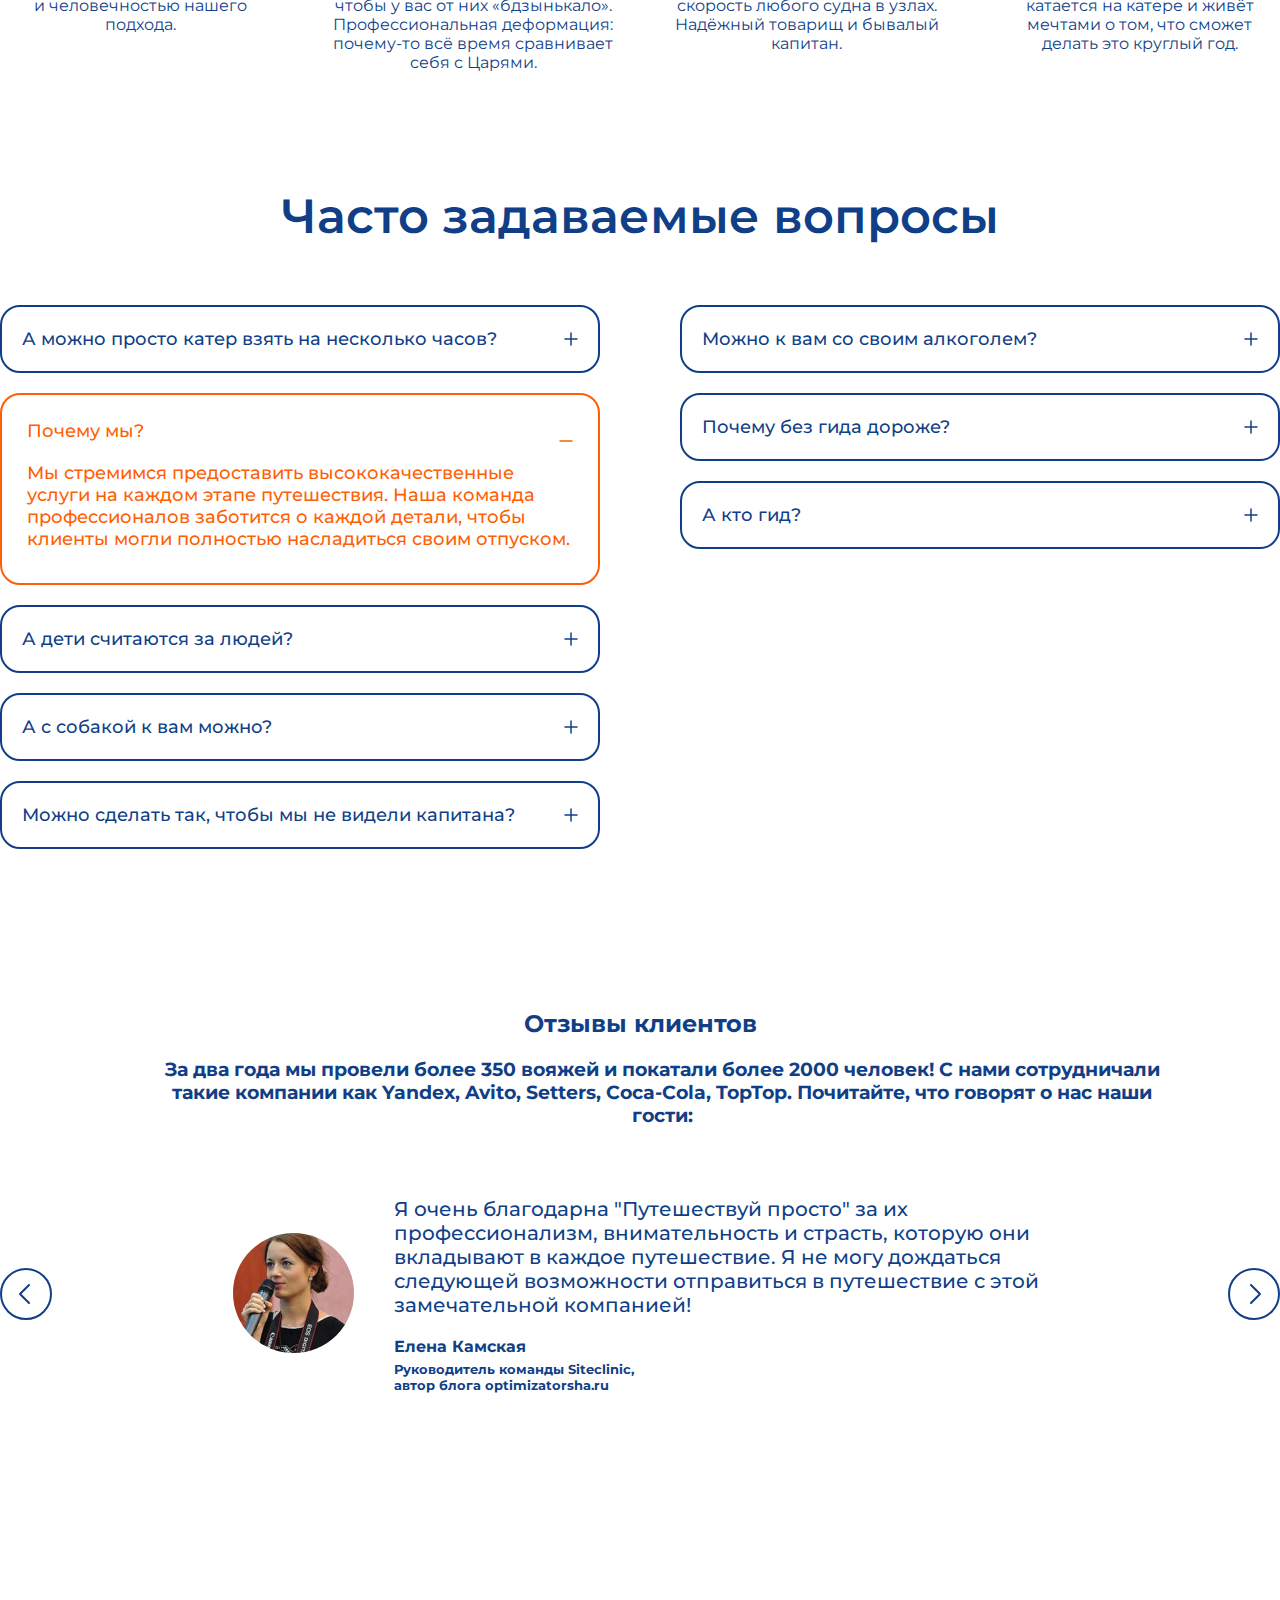
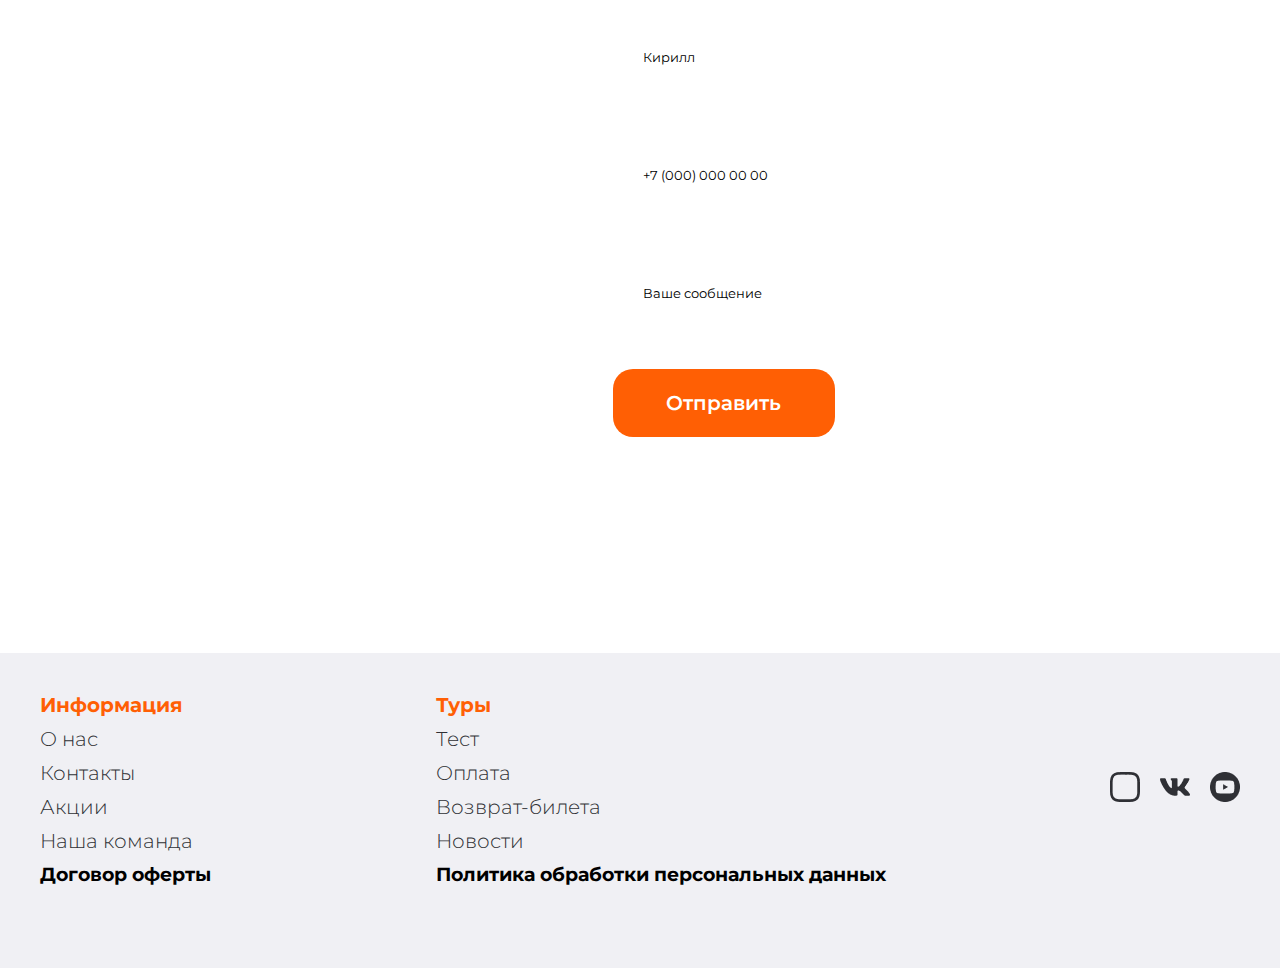
==== commit e26e8235: "Add files via upload" ====
--- a/Путешествуй просто/index.html
+++ b/Путешествуй просто/index.html
@@ -49,7 +49,7 @@
         <div class="tour">
             <div class="tour__content wrap">
                 <nav class="tour-nav">
-                    <a href="#" class="tour-link ">Все</a>
+                    <a href="#" class="tour-link link-active">Все</a>
                     <a href="#" class="tour-link"> По России</a>
                     <a href="#" class="tour-link">Индонезия</a>
                     <a href="#" class="tour-link">Китай</a>
@@ -284,23 +284,35 @@
     </main>
     <!-- MAIN END -->
     <!-- footer -->
-    <footer>
+    <footer class="footer">
         <div class="footer__content wrap">
             <div class="footer__items">
                 <div class="footer__item">
-                    <a href="#"><img src="media/logo/logo.png" alt="#"></a>
+                    <p>Информация</p>
+                    <a href="#">О нас</a>
+                    <a href="#">Контакты</a>
+                    <a href="#">Акции</a>
+                    <a href="#">Наша команда</a>
+                    <div class="footer__textbox">
+                        <h3>Договор оферты</h3>
+                    </div>
                 </div>
                 <div class="footer__item">
-                    <div class="nav__links">
-                        <a href="#">Туры</a>
-                        <a href="#">О нас</a>
-                        <a href="#">FAQ</a>
-                        <a href="#">Отзывы</a>
-                        <a href="#">Регистрация</a>
+                    <p>Туры</p>
+                    <a href="#">Тест</a>
+                    <a href="#">Оплата</a>
+                    <a href="#">Возврат-билета</a>
+                    <a href="#">Новости</a>
+                    <div class="footer__textbox">
+                        <h3>Политика обработки персональных данных</h3>
                     </div>
                 </div>
                 <div class="footer__item">
-                    <a href="#"><img src="media/logo/logo.png" alt="#"></a>
+                    <div class="footer__img">
+                        <a href="#"><img src="media/footer/Vector.png" alt="#"></a>
+                        <a href="#"><img src="media/footer/vk1.png" alt="#"></a>
+                        <a href="#"><img src="media/footer/youtube1.png" alt="#"></a>
+                    </div>
                 </div>
             </div>
         </div>
--- a/Путешествуй просто/style/style.css
+++ b/Путешествуй просто/style/style.css
@@ -5,6 +5,7 @@
     list-style: none;
     text-decoration: none;
     font-family: 'Montserrat', sans-serif;
+    scroll-behavior: smooth;
 }
 
 button {
@@ -73,7 +74,7 @@
 
 .promo {
     padding-top: 300px;
-    background: linear-gradient(0deg, rgba(0,0,0,.6), rgba(0,0,0,.6)), url('/media/promo/time-to-travel.jpg');
+    background: linear-gradient(0deg, rgba(0, 0, 0, .6), rgba(0, 0, 0, .6)), url('/media/promo/time-to-travel.jpg');
     background-repeat: no-repeat;
     background-size: cover;
     height: 100vh;
@@ -154,6 +155,8 @@
 }
 
 .tour-nav {
+    display: flex;
+    justify-content: space-around;
     margin-bottom: 60px;
 }
 
@@ -268,7 +271,6 @@
 /* TOUR END */
 
 /* TEAM BLOCK */
-.team {}
 
 
 .team__title {
@@ -338,6 +340,7 @@
     width: 600px;
     height: 192px;
     color: #FF5F04;
+    cursor: pointer;
 }
 
 .faq-active p {
@@ -346,6 +349,7 @@
 }
 
 .faq-item {
+    cursor: pointer;
     padding: 20px;
     border-radius: 20px;
     width: 600px;
@@ -392,91 +396,109 @@
 
 /* reviews block */
 
-.reviews-items{
-    display: flex;
-    justify-content: space-between;
-    align-items: center;
-}
-.reviews{
+.reviews-items {
+    display: flex;
+    justify-content: space-between;
+    align-items: center;
+}
+
+.reviews {
     color: #103F88;
     margin-bottom: 100px;
 }
-.reviews-item{
-    display: flex;
-    align-items: center;
-}
-.reviews-wrap{
+
+.reviews-item {
+    display: flex;
+    align-items: center;
+}
+
+.reviews-wrap {
     display: flex;
     gap: 40px;
     align-items: center;
     width: 815px;
     height: 216px;
 }
-.reviews__imgbox img{
+
+.reviews__imgbox img {
     border-radius: 50%;
 }
-.reviews__text p{
+
+.reviews__text p {
     margin-bottom: 20px;
     font-size: 20px;
     font-weight: 500;
 }
-.reviews__text p{
-    color: #103F88;
-}
-.reviews__text h4{
+
+.reviews__text p {
+    color: #103F88;
+}
+
+.reviews__text h4 {
     margin-bottom: 5px;
 }
-.reviews-subtitle{
+
+.reviews-subtitle {
     margin-bottom: 60px;
     text-align: center;
     width: 80%;
     margin-left: 150px;
 }
-.reviews-title{
+
+.reviews-title {
     margin-bottom: 20px;
     text-align: center;
 }
-.reviews button{
+
+.reviews button {
     border: transparent;
     background-color: #fff;
 }
+
 /* reviews block end  */
 
 /* form */
-.form-items{
+.form-items {
     background-repeat: no-repeat;
     width: 1240px;
     height: 600px;
     border-radius: 50px;
     background-image: url('/media/form/Контакт.png');
     display: flex;
-    margin-left: 150px;
-}
-.form-item{
+    margin: 0 auto;
+}
+
+.form-item {
     padding: 70px;
 }
-.form-item h2,p{
-    color: white;
-}
-.form-item h2{
+
+.form-item h2,
+p {
+    color: white;
+}
+
+.form-item h2 {
     font-size: 48px;
     font-weight: 600;
     margin-bottom: 30px;
 }
-.form-item p{
+
+.form-item p {
     font-size: 18px;
     font-weight: 500;
     margin-bottom: 8px;
     padding-top: 20px;
 }
-.form-btn{
+
+.form-btn {
     display: flex;
     margin-top: 40px;
     gap: 40px;
     align-items: center;
     justify-content: space-between;
 }
-.form-btn button{
+
+.form-btn button {
     width: 400px;
     height: 68px;
     background-color: #FF5F04;
@@ -486,45 +508,70 @@
     font-weight: 600;
     border-radius: 20px;
 }
-.form-item input{
+
+.form-item input {
     width: 528px;
     height: 68px;
     border-radius: 20px;
     border: transparent;
 }
-.form-item input::placeholder{
+
+.form-item input::placeholder {
     padding: 30px;
     color: black;
 }
 
-.form{
+.form {
     margin-bottom: 150px;
 }
+
 /* form end */
 
 /* footer  */
-footer{
-    background-color: silver;
-}
-footer img{
-    margin-top: 10px;
-}
+footer {
+    background-color: #F0F0F4;
+    height: 35vh;
+    margin-top: 92px;
+    padding: 40px;
+}
+
 .footer__items {
     display: flex;
     justify-content: space-between;
     align-items: center;
 }
-.nav__links{
+
+.footer__item {
+    display: flex;
+    flex-direction: column;
+    gap: 10px;
+}
+
+.footer__img {
     display: flex;
     gap: 20px;
 }
-.footer__item a {
+
+.footer__textbox h3{
+    cursor: pointer;
+}
+
+.footer p {
+    color: #FF5F04;
     font-size: 20px;
+    font-weight: 700;
+}
+
+.footer a {
+    font-size: 20px;
+    font-weight: 300;
+    color: #2F3035;
+    transition: 0.3s;
+}
+
+.footer a:hover {
+    transform: scale(1.1);
     color: black;
-    transition: 0.5s;
-}
-
-.nav__links a:hover{
-    transform: scale(1.1);
-}
+}
+
 /* footer end */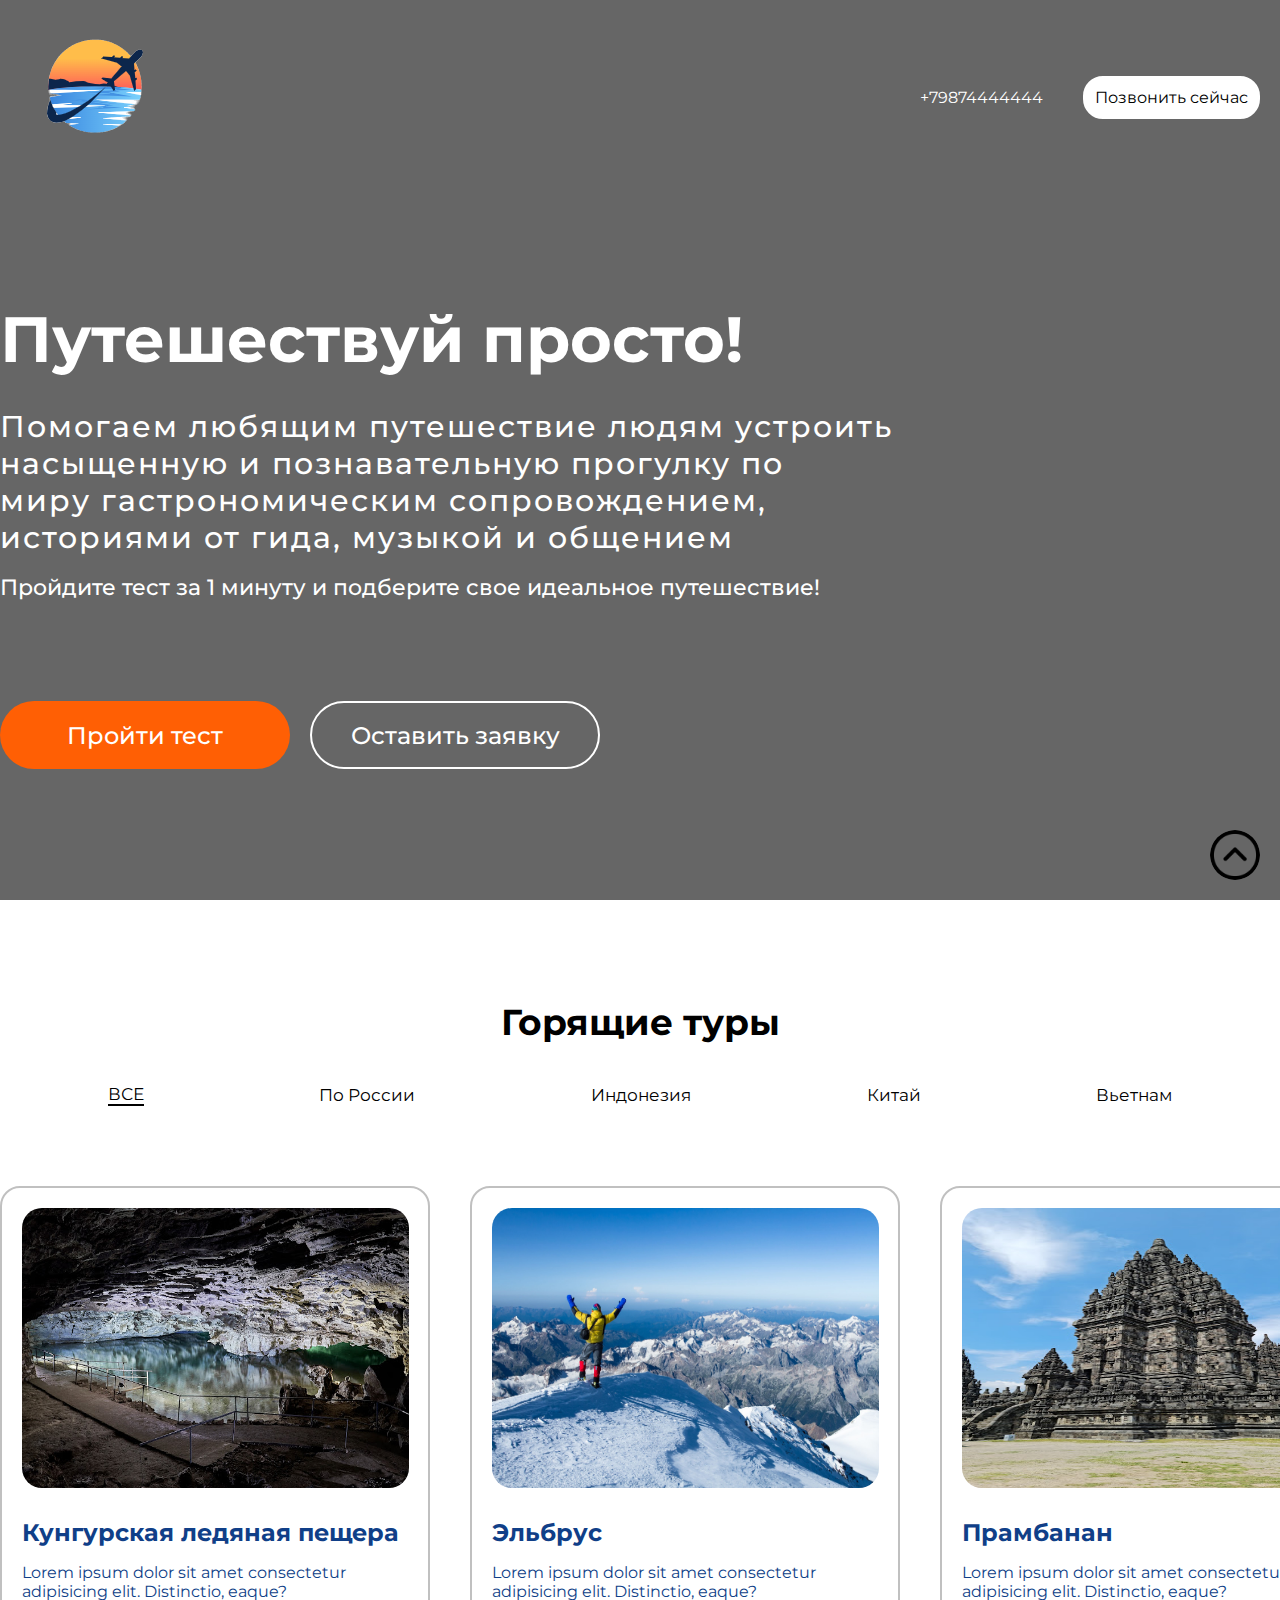
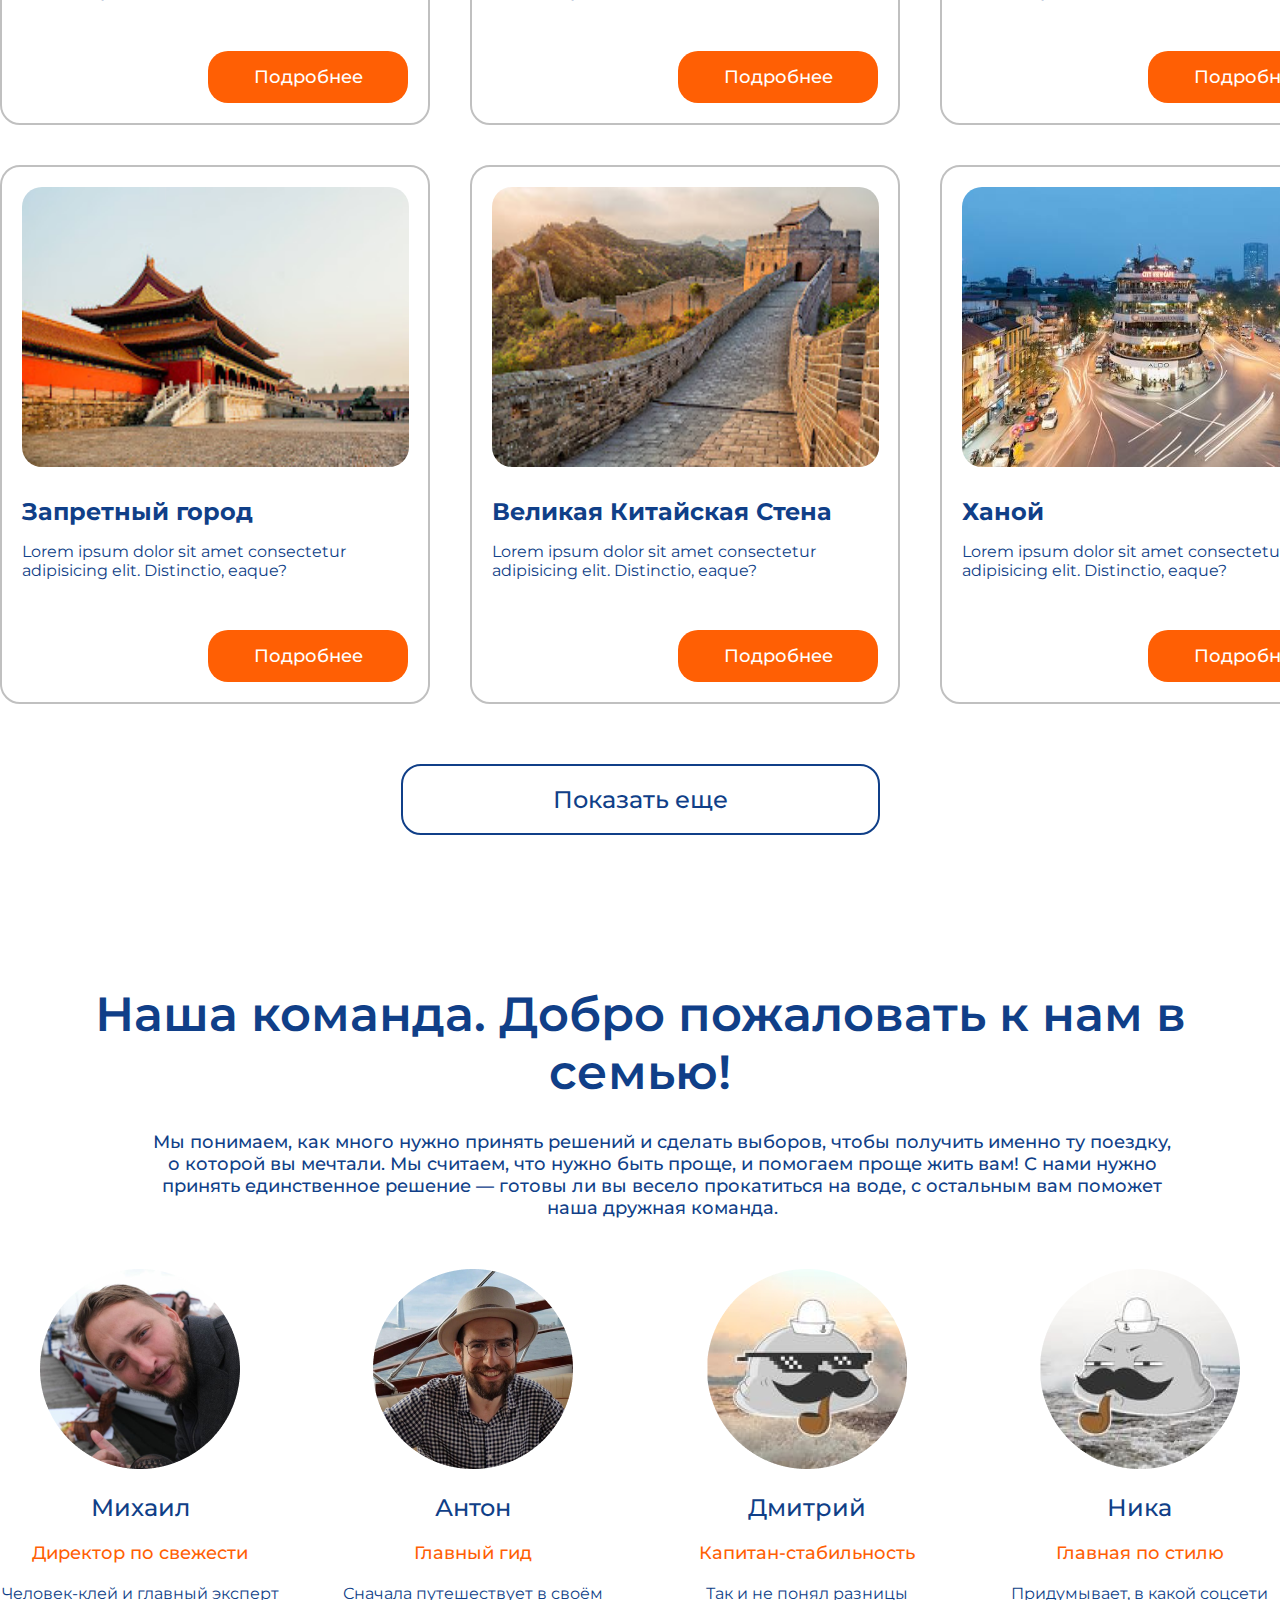
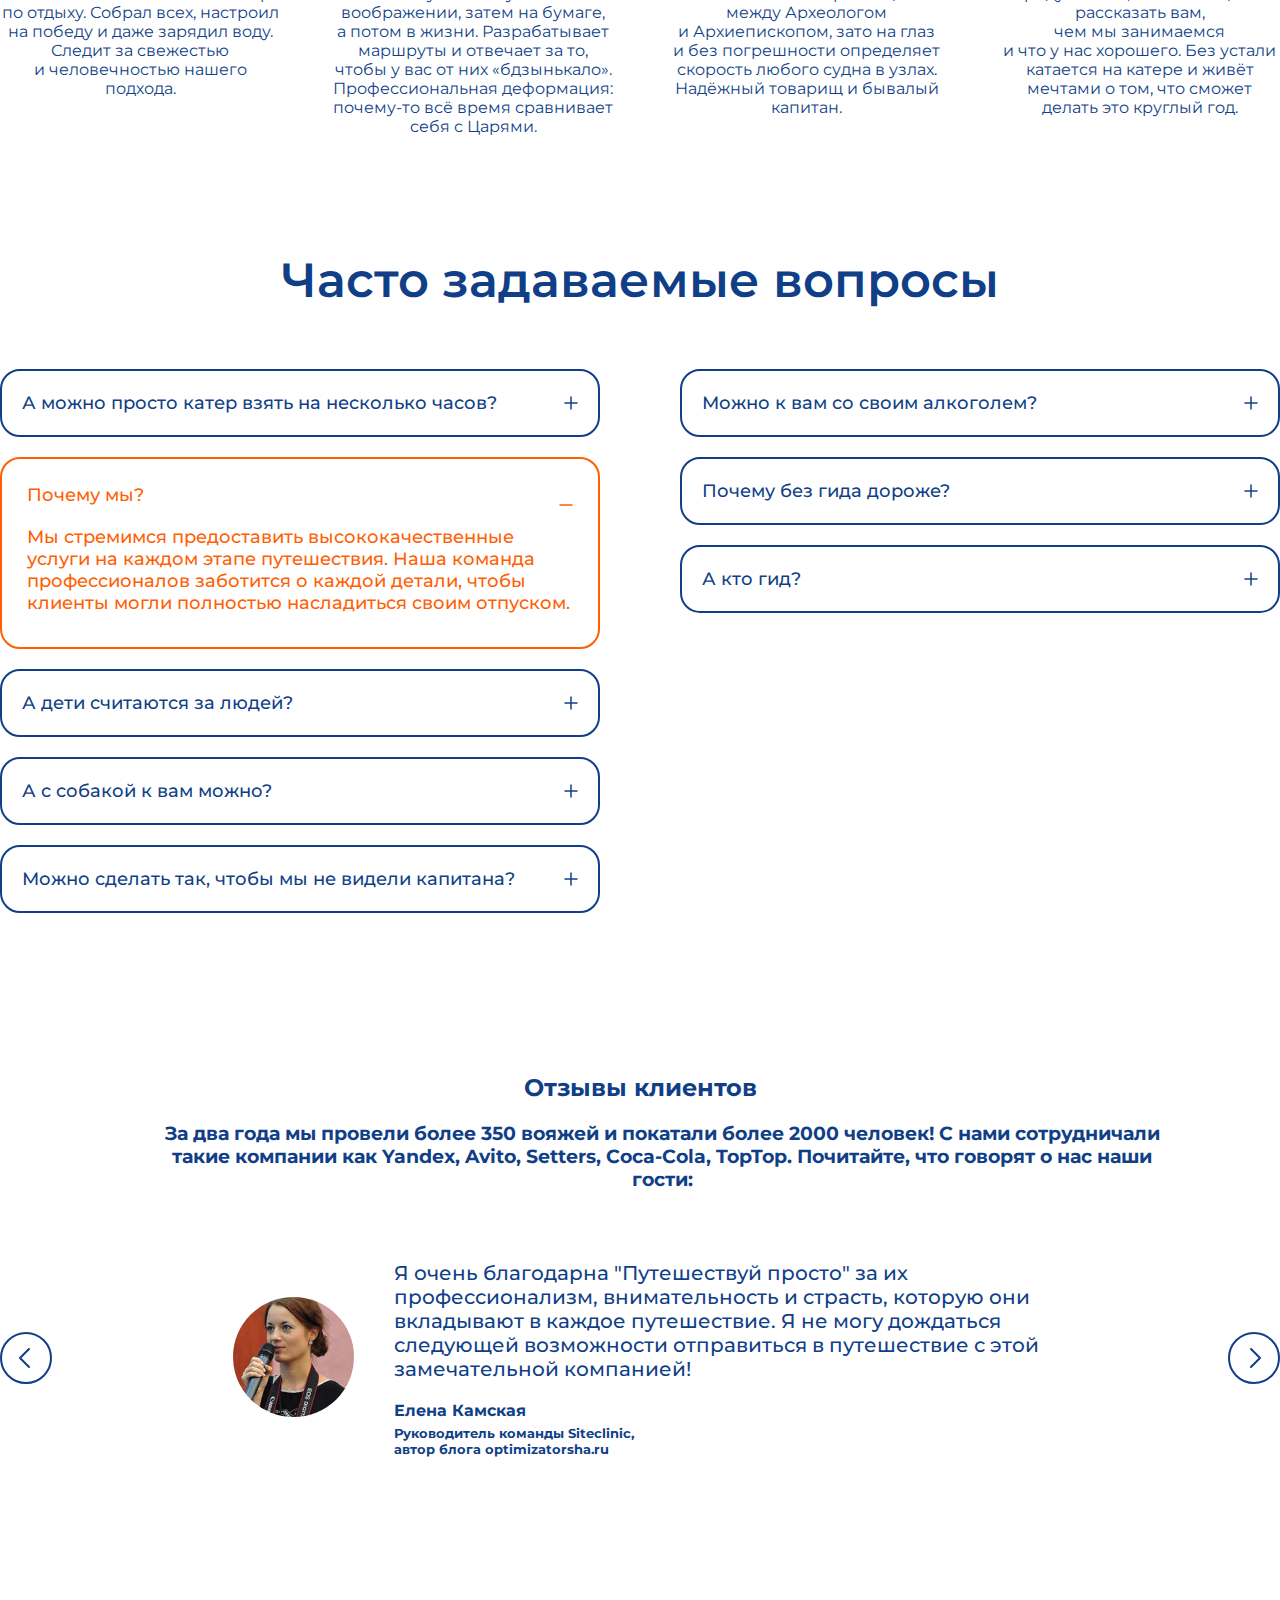
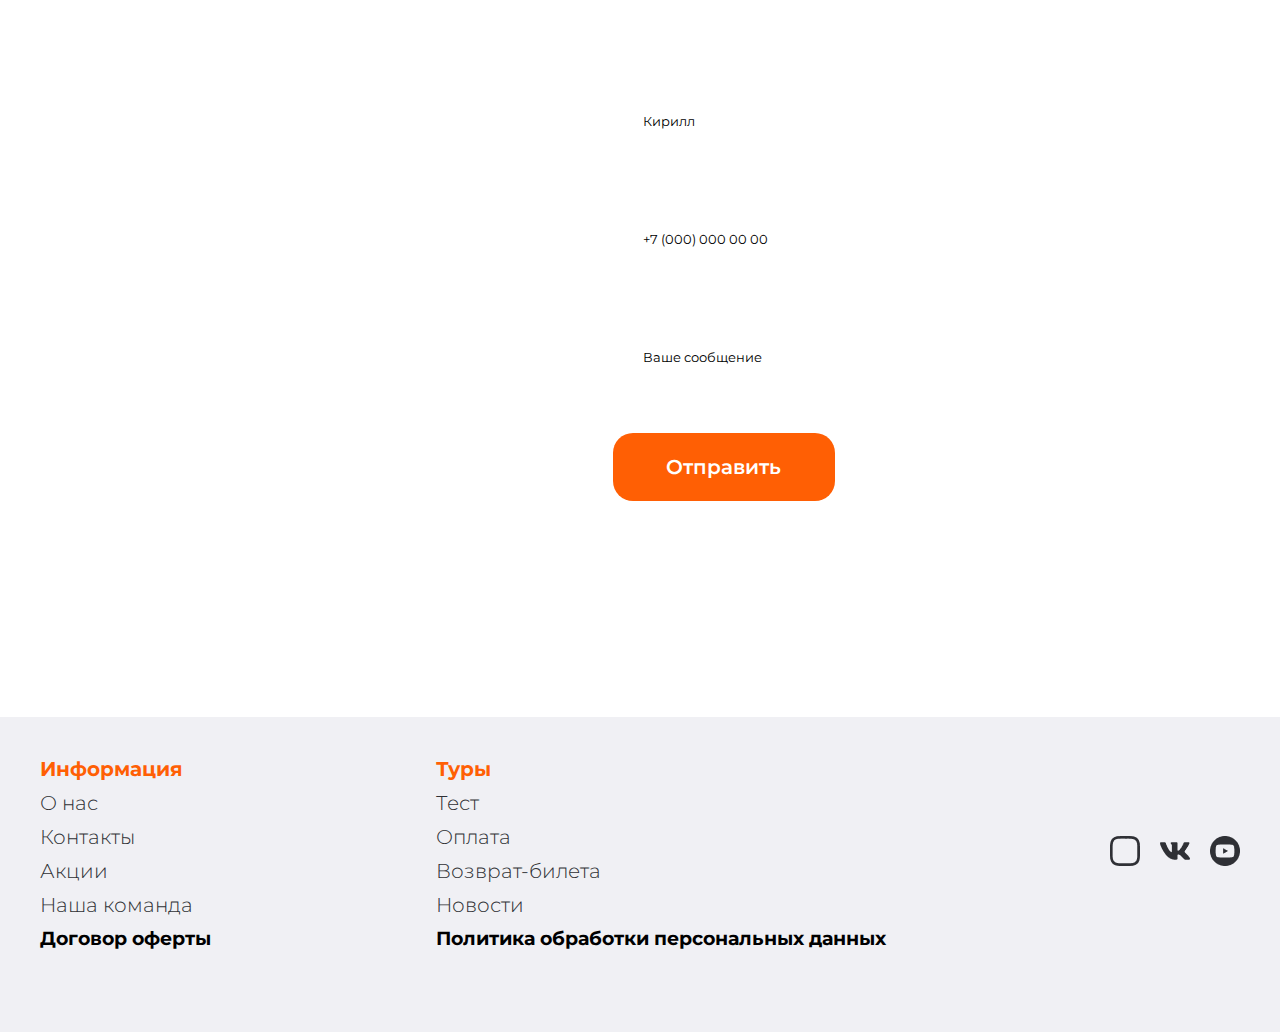
==== commit d176eba0: "Add files via upload" ====
--- a/Путешествуй просто/index.html
+++ b/Путешествуй просто/index.html
@@ -11,6 +11,7 @@
 </head>
 
 <body>
+    <a href="#" class="to-up"><img class="to-up" src="media/to-up.png" alt="#"></a>
     <!-- HEADER -->
     <header class="header">
         <div class="wrap">
@@ -48,6 +49,7 @@
         <!-- TOUR BLOCK -->
         <div class="tour">
             <div class="tour__content wrap">
+                <h2 class="tour-title">Горящие туры</h2>
                 <nav class="tour-nav">
                     <a href="#" class="tour-link link-active">Все</a>
                     <a href="#" class="tour-link"> По России</a>
--- a/Путешествуй просто/style/style.css
+++ b/Путешествуй просто/style/style.css
@@ -12,6 +12,19 @@
     cursor: pointer;
 }
 
+.to-up {
+	position: fixed;
+	width: 50px;
+	height: 50px;
+	border-radius: 50%;
+	right: 20px;
+    transition: .3s;
+	bottom: 20px;
+}
+.to-up:hover{
+    box-shadow: 0 0 10px orange;
+
+}
 .wrap {
     max-width: 1400px;
     margin: 0 auto;
@@ -148,7 +161,11 @@
 .tour {
     margin-bottom: 150px;
 }
-
+.tour-title{
+    text-align: center;
+    margin-bottom: 20px;
+    font-size: 36px;
+}
 .tour__content {
     display: flex;
     flex-direction: column;
